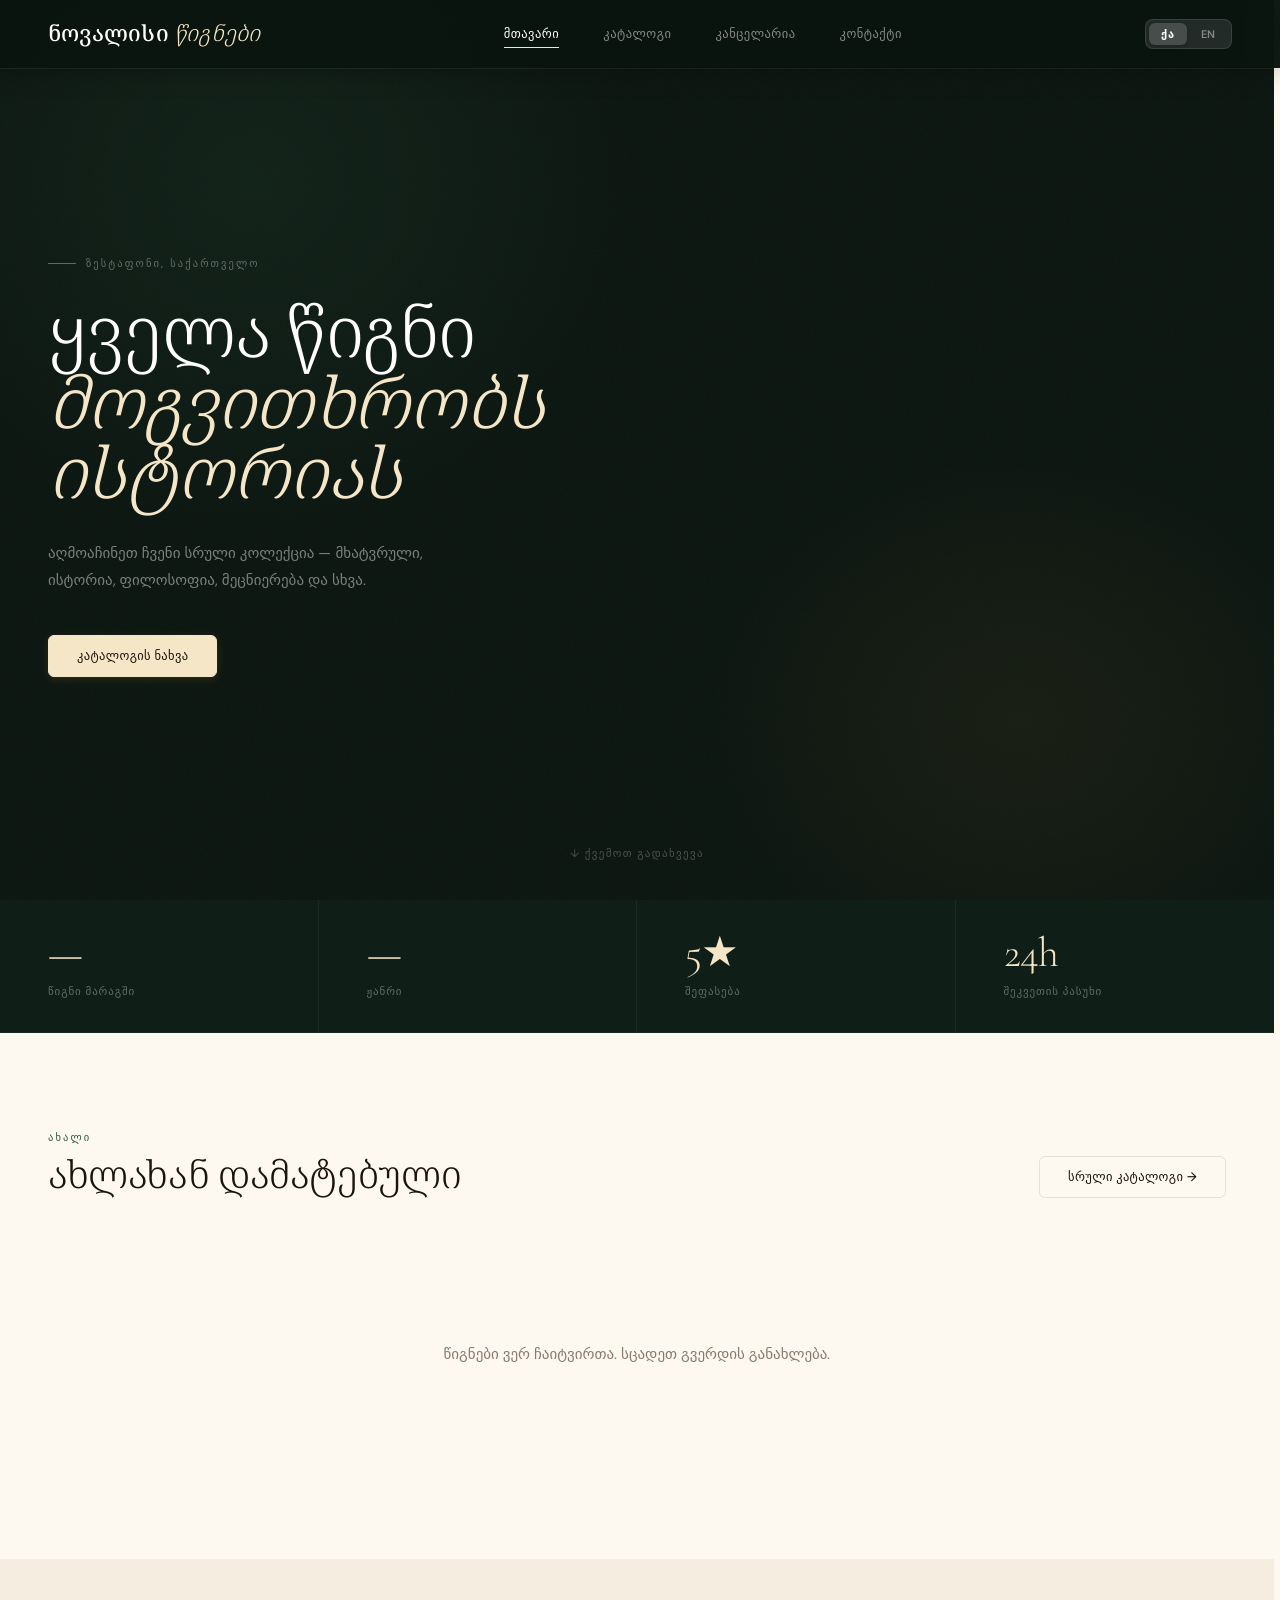
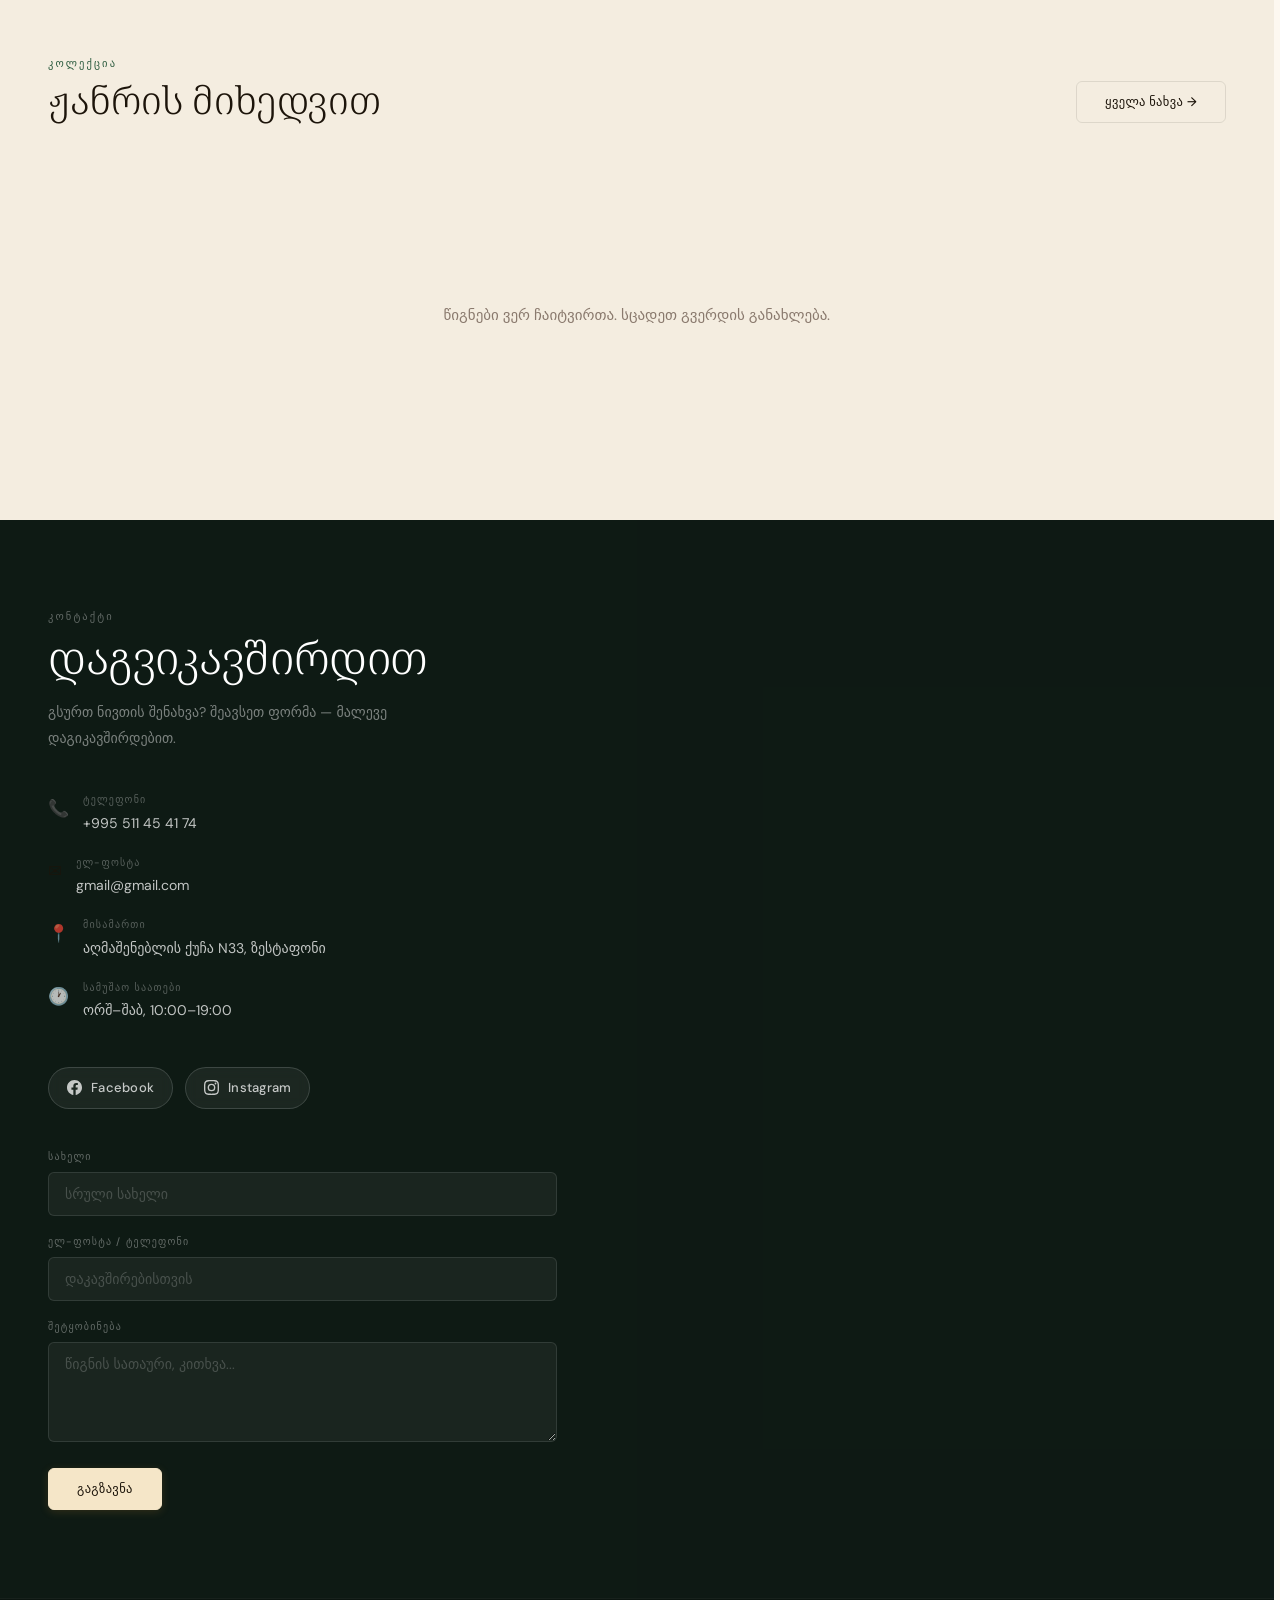
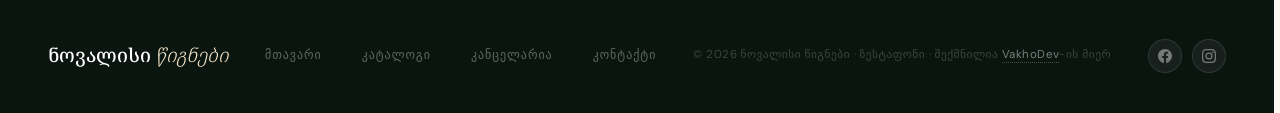
==== index.html @ f0763bf0 "mobile responsive" ====
<!DOCTYPE html>
<html lang="ka">

<head>
  <meta charset="UTF-8">
  <meta name="viewport" content="width=device-width, initial-scale=1.0">
  <title>ნოვალისი</title>
  <link rel="preconnect" href="https://fonts.googleapis.com">
  <link rel="preconnect" href="https://fonts.gstatic.com" crossorigin>
  <link
    href="https://fonts.googleapis.com/css2?family=Cormorant+Garamond:ital,wght@0,300;0,400;0,500;0,600;1,300;1,400;1,500&family=Noto+Serif+Georgian:wght@300;400;600;700&family=DM+Sans:ital,opsz,wght@0,9..40,300;0,9..40,400;0,9..40,500;1,9..40,400&display=swap"
    rel="stylesheet">
  <link rel="stylesheet" href="style.css">
</head>

<body>

  <nav class="nav" id="main-nav">
    <div class="nav-logo" onclick="goHome()">ნოვალისი <em>წიგნები</em></div>
    <div class="nav-links">
      <a id="nav-home" onclick="goHome()" class="active">მთავარი</a>
      <a id="nav-catalog" href="catalog.html">კატალოგი</a>
      <a id="nav-stat" href="stationery.html" data-tx="navStat">კანცელარია</a>
      <a id="nav-contact" onclick="goContact()">კონტაქტი</a>
    </div>
    <div class="nav-right">
      <div class="lang-toggle">
        <button class="lang-btn active" id="btn-ka" onclick="setLang('ka',this)">ქა</button>
        <button class="lang-btn" id="btn-en" onclick="setLang('en',this)">EN</button>
      </div>
    </div>
  </nav>

  <!-- LANDING PAGE -->
  <div class="page active" id="page-landing">

    <!-- HERO -->
    <section class="hero" id="section-hero">
      <div class="hero-grain"></div>
      <div class="hero-content">
        <p class="hero-eyebrow" id="hero-eyebrow">· ზესტაფონი, საქართველო</p>
        <h1 class="hero-title" id="hero-title">ყველა წიგნი<br><em>მოგვითხრობს<br>ისტორიას</em></h1>
        <p class="hero-desc" id="hero-desc">აღმოაჩინეთ ჩვენი სრული კოლექცია — მხატვრული, ისტორია, ფილოსოფია, მეცნიერება
          და სხვა ათასი ჟანრი.</p>
        <div class="hero-btns">
          <button class="btn btn-cream" onclick="window.location.href='catalog.html'" id="btn-browse">კატალოგის
            ნახვა</button>
        </div>
      </div>
      <div class="hero-books" id="hero-books"></div>
      <button class="scroll-hint" onclick="scrollToSection('section-recent')" id="scroll-hint">↓ გადახვიეთ</button>
    </section>

    <!-- STATS BAR -->
    <div class="stats-bar">
      <div class="stat">
        <div class="stat-num" id="stat-titles">—</div>
        <div class="stat-label" id="sl-titles">წიგნი მარაგში</div>
      </div>
      <div class="stat">
        <div class="stat-num" id="stat-genres">—</div>
        <div class="stat-label" id="sl-genres">ჟანრი</div>
      </div>
      <div class="stat">
        <div class="stat-num">5★</div>
        <div class="stat-label" id="sl-rating">შეფასება</div>
      </div>
      <div class="stat">
        <div class="stat-num">24h</div>
        <div class="stat-label" id="sl-order">შეკვეთის პასუხი</div>
      </div>
    </div>

    <!-- RECENTLY ADDED -->
    <section class="section" id="section-recent">
      <div class="section-header">
        <div>
          <span class="eyebrow" id="eyebrow-recent">ახალი</span>
          <h2 class="section-title" id="title-recent">ახლახან დამატებული</h2>
        </div>
        <button class="btn btn-outline" onclick="window.location.href='catalog.html'" id="btn-full-catalog">სრული
          კატალოგი →</button>
      </div>
      <div id="recent-loading" class="state-msg">
        <div class="spinner"></div>
      </div>
      <div class="h-scroll" id="recent-scroll" style="display:none">
        <div class="h-track" id="recent-track"></div>
      </div>
    </section>

    <!-- GENRE GRID -->
    <section class="section section-alt" id="section-genre">
      <div class="section-header">
        <div>
          <span class="eyebrow" id="eyebrow-genre">კოლექცია</span>
          <h2 class="section-title" id="title-genre">ჟანრის მიხედვით</h2>
        </div>
        <button class="btn btn-outline" onclick="window.location.href='catalog.html'" id="btn-view-all">ყველა ნახვა
          →</button>
      </div>
      <div class="genre-chips" id="landing-chips"></div>
      <div id="grid-loading" class="state-msg">
        <div class="spinner"></div>
      </div>
      <div class="grid-3x3" id="genre-grid" style="display:none"></div>
    </section>

    <!-- CONTACT -->
    <section class="section-contact" id="section-contact">
      <div class="contact-wrap">
        <div class="contact-info">
          <span class="eyebrow light" id="eyebrow-contact">კონტაქტი</span>
          <h2 class="contact-heading" id="title-contact">დაგვიკავშირდით</h2>
          <p class="contact-sub" id="contact-sub">გსურთ წიგნის შეკვეთა ან ხელმისაწვდომობის გაგება? შეავსეთ ფორმა — 24
            საათში დაგიკავშირდებით.</p>
          <div class="contact-details">
            <div class="c-row"><span class="c-icon">📞</span>
              <div>
                <div class="c-label" id="label-phone">ტელეფონი</div>
                <div class="c-val" id="c-phone"></div>
              </div>
            </div>
            <div class="c-row"><span class="c-icon">✉️</span>
              <div>
                <div class="c-label" id="label-email">ელ-ფოსტა</div>
                <div class="c-val" id="c-email"></div>
              </div>
            </div>
            <div class="c-row"><span class="c-icon">📍</span>
              <div>
                <div class="c-label" id="label-addr">მისამართი</div>
                <div class="c-val" id="c-address"></div>
              </div>
            </div>
            <div class="c-row"><span class="c-icon">🕐</span>
              <div>
                <div class="c-label" id="label-hours">სამუშაო საათები</div>
                <div class="c-val" id="c-hours"></div>
              </div>
            </div>
          </div>
          <div class="social-row">
            <a class="social-btn" href="https://www.facebook.com/novalisi.ts.ignebi" target="_blank" rel="noopener" aria-label="Facebook">
              <svg viewBox="0 0 24 24" fill="currentColor" xmlns="http://www.w3.org/2000/svg">
                <path
                  d="M24 12.073C24 5.404 18.627 0 12 0S0 5.404 0 12.073C0 18.1 4.388 23.094 10.125 24v-8.437H7.078v-3.49h3.047V9.41c0-3.025 1.792-4.697 4.533-4.697 1.313 0 2.686.236 2.686.236v2.97h-1.513c-1.491 0-1.956.93-1.956 1.886v2.267h3.328l-.532 3.49h-2.796V24C19.612 23.094 24 18.1 24 12.073z" />
              </svg>
              <span>Facebook</span>
            </a>
            <a class="social-btn social-btn--ig" href="https://www.instagram.com/novalisi_wignebi/" target="_blank" rel="noopener"
              aria-label="Instagram">
              <svg viewBox="0 0 24 24" fill="currentColor" xmlns="http://www.w3.org/2000/svg">
                <path
                  d="M12 2.163c3.204 0 3.584.012 4.85.07 3.252.148 4.771 1.691 4.919 4.919.058 1.265.069 1.645.069 4.849 0 3.205-.012 3.584-.069 4.849-.149 3.225-1.664 4.771-4.919 4.919-1.266.058-1.644.07-4.85.07-3.204 0-3.584-.012-4.849-.07-3.26-.149-4.771-1.699-4.919-4.92-.058-1.265-.07-1.644-.07-4.849 0-3.204.013-3.583.07-4.849.149-3.227 1.664-4.771 4.919-4.919 1.266-.057 1.645-.069 4.849-.069zM12 0C8.741 0 8.333.014 7.053.072 2.695.272.273 2.69.073 7.052.014 8.333 0 8.741 0 12c0 3.259.014 3.668.072 4.948.2 4.358 2.618 6.78 6.98 6.98C8.333 23.986 8.741 24 12 24c3.259 0 3.668-.014 4.948-.072 4.354-.2 6.782-2.618 6.979-6.98.059-1.28.073-1.689.073-4.948 0-3.259-.014-3.667-.072-4.947-.196-4.354-2.617-6.78-6.979-6.98C15.668.014 15.259 0 12 0zm0 5.838a6.162 6.162 0 100 12.324 6.162 6.162 0 000-12.324zM12 16a4 4 0 110-8 4 4 0 010 8zm6.406-11.845a1.44 1.44 0 100 2.881 1.44 1.44 0 000-2.881z" />
              </svg>
              <span>Instagram</span>
            </a>
          </div>
          <div class="contact-form">
            <div class="form-group"><label class="form-label" id="lbl-name">სახელი</label><input class="form-input"
                type="text" id="f-name" placeholder="სრული სახელი"><span class="field-error" id="f-name-err"></span>
            </div>
            <div class="form-group"><label class="form-label" id="lbl-reach">ელ-ფოსტა / ტელეფონი</label><input
                class="form-input" type="text" id="f-contact" placeholder="დაკავშირებისთვის"><span class="field-error"
                id="f-contact-err"></span></div>
            <div class="form-group"><label class="form-label" id="lbl-msg">შეტყობინება</label><textarea
                class="form-input" id="f-msg" placeholder="წიგნის სახელი, კითხვა, შეკვეთა…"></textarea></div>
            <button class="btn btn-cream" onclick="submitForm()" id="btn-send">გაგზავნა</button>
            <div class="form-success" id="form-success">გმადლობთ! მალე დაგიკავშირდებით.</div>
          </div>
        </div>
        <div class="contact-map">
          <!--
          CUSTOMIZE: Replace src below with your Google Maps embed URL.
          maps.google.com → search your address → Share → Embed a map → copy src="…"
        -->
          <iframe
            src="https://maps.google.com/maps?q=Rustaveli+Avenue+14+Tbilisi+Georgia&t=&z=15&ie=UTF8&iwloc=&output=embed"
            width="100%" height="100%" style="border:0" allowfullscreen loading="lazy"
            referrerpolicy="no-referrer-when-downgrade"></iframe>
        </div>
      </div>
    </section>

  </div><!-- /page-landing -->

  <!-- CATALOG PAGE -->
  <div class="page" id="page-catalog">
    <div class="catalog-header">
      <div class="catalog-title-row">
        <h1 class="section-title" id="catalog-heading">ჩვენი კატალოგი</h1>
        <span class="result-count" id="result-count"></span>
      </div>
      <div class="catalog-controls">
        <div class="search-wrap">
          <span class="search-icon">⌕</span>
          <input type="text" id="search-input" placeholder="სათაური, ან ავტორი..." oninput="filterBooks()">
        </div>
        <select class="sort-select" id="sort-select" onchange="setCatSort(this.value)">
          <option value="">დალაგება</option>
          <option value="price-asc">ფასი: ↑ დაბლიდან</option>
          <option value="price-desc">ფასი: ↓ მაღლიდან</option>
          <option value="title-asc">სათაური A–Z</option>
          <option value="discount">🏷 ფასდაკლება პირველი</option>
        </select>
      </div>
      <div class="genre-chips" id="catalog-chips"></div>
    </div>
    <div class="catalog-body">
      <div id="catalog-loading" class="state-msg">
        <div class="spinner"></div>
        <p style="margin-top:1rem;color:var(--ink3)" id="catalog-loading-txt">იტვირთება…</p>
      </div>
      <div class="books-grid" id="catalog-grid" style="display:none"></div>
      <div class="state-msg" id="no-results" style="display:none">
        <div style="font-size:42px;margin-bottom:1rem">📭</div>
        <p id="no-results-txt" style="color:var(--ink3)">წიგნი ვერ მოიძებნა.</p>
      </div>
    </div>
  </div>

  <!-- FOOTER -->
  <footer>
    <div class="footer-inner">
      <div class="footer-logo">ნოვალისი <em>წიგნები</em></div>
      <div class="footer-links">
        <a onclick="goHome()" id="f-home">მთავარი</a>
        <a href="catalog.html" id="f-catalog">კატალოგი</a>
        <a href="stationery.html" id="f-stat">კანცელარია</a>
        <a onclick="goContact()" id="footer-contact">კონტაქტი</a>
      </div>
      <div class="footer-copy" id="footer-copy">© 2026 ნოვალისი წიგნები · ზესტაფონი</div>
      <div class="footer-social">
        <a class="footer-social-btn" href="https://www.facebook.com/novalisi.ts.ignebi" target="_blank" rel="noopener" aria-label="Facebook">
          <svg viewBox="0 0 24 24" fill="currentColor">
            <path
              d="M24 12.073C24 5.404 18.627 0 12 0S0 5.404 0 12.073C0 18.1 4.388 23.094 10.125 24v-8.437H7.078v-3.49h3.047V9.41c0-3.025 1.792-4.697 4.533-4.697 1.313 0 2.686.236 2.686.236v2.97h-1.513c-1.491 0-1.956.93-1.956 1.886v2.267h3.328l-.532 3.49h-2.796V24C19.612 23.094 24 18.1 24 12.073z" />
          </svg>
        </a>
        <a class="footer-social-btn footer-social-btn--ig" href="https://www.instagram.com/novalisi_wignebi/" target="_blank" rel="noopener"
          aria-label="Instagram">
          <svg viewBox="0 0 24 24" fill="currentColor">
            <path
              d="M12 2.163c3.204 0 3.584.012 4.85.07 3.252.148 4.771 1.691 4.919 4.919.058 1.265.069 1.645.069 4.849 0 3.205-.012 3.584-.069 4.849-.149 3.225-1.664 4.771-4.919 4.919-1.266.058-1.644.07-4.85.07-3.204 0-3.584-.012-4.849-.07-3.26-.149-4.771-1.699-4.919-4.92-.058-1.265-.07-1.644-.07-4.849 0-3.204.013-3.583.07-4.849.149-3.227 1.664-4.771 4.919-4.919 1.266-.057 1.645-.069 4.849-.069zM12 0C8.741 0 8.333.014 7.053.072 2.695.272.273 2.69.073 7.052.014 8.333 0 8.741 0 12c0 3.259.014 3.668.072 4.948.2 4.358 2.618 6.78 6.98 6.98C8.333 23.986 8.741 24 12 24c3.259 0 3.668-.014 4.948-.072 4.354-.2 6.782-2.618 6.979-6.98.059-1.28.073-1.689.073-4.948 0-3.259-.014-3.667-.072-4.947-.196-4.354-2.617-6.78-6.979-6.98C15.668.014 15.259 0 12 0zm0 5.838a6.162 6.162 0 100 12.324 6.162 6.162 0 000-12.324zM12 16a4 4 0 110-8 4 4 0 010 8zm6.406-11.845a1.44 1.44 0 100 2.881 1.44 1.44 0 000-2.881z" />
          </svg>
        </a>
      </div>
    </div>
  </footer>

  <!-- MOBILE BOTTOM NAV -->
  <nav class="mobile-bottom-nav" id="mobile-bottom-nav">
    <a href="index.html" id="mnav-home" class="active">
      <span class="mnav-icon">🏠</span>
      <span id="mnav-home-lbl">მთავარი</span>
    </a>
    <a href="catalog.html" id="mnav-catalog">
      <span class="mnav-icon">📚</span>
      <span id="mnav-catalog-lbl">კატალოგი</span>
    </a>
    <a href="stationery.html" id="mnav-stat">
      <span class="mnav-icon">✏️</span>
      <span id="mnav-stat-lbl">კანცელარია</span>
    </a>
    <a href="index.html#section-contact" id="mnav-contact">
      <span class="mnav-icon">✉️</span>
      <span id="mnav-contact-lbl">კონტაქტი</span>
    </a>
  </nav>

  <!-- MODAL -->
  <div class="modal-overlay" id="modal" onclick="if(event.target===this)closeModal()">
    <div class="modal">
      <button class="modal-x" onclick="closeModal()" title="დახურვა" aria-label="Close">✕</button>
      <div class="modal-inner">
        <div id="modal-content"></div>
        <div class="modal-actions">
          <button class="btn btn-outline" onclick="closeModal()" id="btn-modal-close">დახურვა</button>
          <button class="btn btn-green" onclick="orderCurrentBook()" id="btn-modal-order">დაკავშირება</button>
        </div>
      </div>
    </div>
  </div>

  <script src="script.js"></script>
</body>

</html>
---- style.css ----
/* ===================================================
   IMPORTS
   =================================================== */
@import url('https://fonts.googleapis.com/css2?family=Cormorant+Garamond:ital,wght@0,300;0,400;0,500;0,600;1,300;1,400;1,500&family=Noto+Serif+Georgian:wght@300;400;600;700&family=DM+Sans:ital,opsz,wght@0,9..40,300;0,9..40,400;0,9..40,500;1,9..40,400&display=swap');

/* ===================================================
   VARIABLES
   =================================================== */
:root {
    --ink: #1c140a;
    --ink2: #4a3f35;
    --ink3: #8a7a6e;
    --paper: #fdf8f0;
    --surface: #f4ede0;
    --surface2: #ede4d5;
    --border: rgba(28, 20, 10, 0.1);
    --border-light: rgba(28, 20, 10, 0.06);
    --hero-bg: #0b1510;
    --contact-bg: #0e1a14;
    --green: #2a5a3d;
    --green-light: #3d7a56;
    --green-pale: #d4ede0;
    --gold: #b87c2c;
    --cream: #f5e6c8;
    --cream-dark: #e8d4a8;
    --serif: 'Cormorant Garamond', 'Noto Serif Georgian', Georgia, serif;
    --serif-geo: 'Noto Serif Georgian', Georgia, serif;
    --sans: 'DM Sans', system-ui, sans-serif;
    --r: 6px;
    --r-lg: 12px;
    --r-xl: 20px;
    --shadow-sm: 0 1px 3px rgba(28, 20, 10, 0.08), 0 1px 2px rgba(28, 20, 10, 0.06);
    --shadow-md: 0 4px 16px rgba(28, 20, 10, 0.1), 0 2px 6px rgba(28, 20, 10, 0.08);
    --shadow-lg: 0 12px 40px rgba(28, 20, 10, 0.14), 0 4px 12px rgba(28, 20, 10, 0.08);
    --shadow-xl: 0 24px 64px rgba(28, 20, 10, 0.18), 0 8px 24px rgba(28, 20, 10, 0.10);
}

/* ===================================================
   RESET & BASE
   =================================================== */
*,
*::before,
*::after {
    box-sizing: border-box;
    margin: 0;
    padding: 0;
}

html {
    scroll-behavior: smooth;
    scrollbar-gutter: stable;
}

body {
    font-family: var(--sans);
    background: var(--paper);
    color: var(--ink);
    min-height: 100vh;
    font-size: 15px;
    line-height: 1.65;
    -webkit-font-smoothing: antialiased;
}

a {
    text-decoration: none;
    color: inherit;
    cursor: pointer;
}

img {
    max-width: 100%;
    display: block;
}

button {
    font-family: var(--sans);
    cursor: pointer;
}

textarea {
    resize: vertical;
}

/* ===================================================
   NAV
   =================================================== */
.nav {
    position: fixed;
    top: 0;
    left: 0;
    right: 0;
    z-index: 200;
    display: flex;
    align-items: center;
    justify-content: space-between;
    padding: 0 3rem;
    height: 68px;
    /* Always solid from the start */
    background: rgba(11, 21, 16, 0.97);
    backdrop-filter: blur(16px) saturate(1.4);
    box-shadow: 0 1px 0 rgba(255, 255, 255, 0.06), 0 4px 24px rgba(0, 0, 0, 0.25);
    transition: background 0.35s, box-shadow 0.35s, transform 0.32s cubic-bezier(0.4, 0, 0.2, 1);
}

/* .scrolled kept for JS compatibility — same as default now */
.nav.scrolled {
    background: rgba(11, 21, 16, 0.97);
    backdrop-filter: blur(16px) saturate(1.4);
    box-shadow: 0 1px 0 rgba(255, 255, 255, 0.06), 0 4px 24px rgba(0, 0, 0, 0.25);
}

/* Slide up and out of view when scrolling down */
.nav.nav-hidden {
    transform: translateY(-100%);
    box-shadow: none;
}

.nav-logo {
    font-family: var(--serif);
    font-size: 22px;
    font-weight: 500;
    letter-spacing: 0.01em;
    color: #fff;
    cursor: pointer;
    transition: opacity 0.2s;
}

.nav-logo:hover {
    opacity: 0.85;
}

.nav-logo em {
    font-style: italic;
    font-weight: 300;
    color: var(--cream);
}

.nav-links {
    display: flex;
    gap: 2.75rem;
}

.nav-links a {
    font-size: 12.5px;
    color: rgba(255, 255, 255, 0.5);
    transition: color 0.2s;
    font-weight: 400;
    letter-spacing: 0.04em;
    text-transform: uppercase;
    position: relative;
}

.nav-links a::after {
    content: '';
    position: absolute;
    bottom: -4px;
    left: 0;
    right: 0;
    height: 1px;
    background: var(--cream);
    transform: scaleX(0);
    transform-origin: left;
    transition: transform 0.25s ease;
}

.nav-links a:hover,
.nav-links a.active {
    color: #fff;
}

.nav-links a:hover::after,
.nav-links a.active::after {
    transform: scaleX(1);
}

.nav.light-mode .nav-logo {
    color: var(--ink);
}

.nav.light-mode .nav-logo em {
    color: var(--gold);
}

.nav.light-mode .nav-links a {
    color: var(--ink3);
}

.nav.light-mode .nav-links a::after {
    background: var(--green);
}

.nav.light-mode .nav-links a:hover,
.nav.light-mode .nav-links a.active {
    color: var(--ink);
}

.nav.light-mode .lang-btn {
    color: var(--ink3);
}

.nav.light-mode .lang-btn.active {
    color: var(--ink);
    background: rgba(0, 0, 0, 0.08);
}

.nav.light-mode .lang-toggle {
    background: rgba(0, 0, 0, 0.07);
}

.nav-right {
    display: flex;
    align-items: center;
}

.lang-toggle {
    display: flex;
    gap: 2px;
    background: rgba(255, 255, 255, 0.1);
    border-radius: 8px;
    padding: 3px;
    border: 1px solid rgba(255, 255, 255, 0.1);
}

.lang-btn {
    padding: 4px 12px;
    border: none;
    background: none;
    border-radius: 6px;
    font-size: 11px;
    font-weight: 600;
    color: rgba(255, 255, 255, 0.45);
    transition: all 0.2s;
    letter-spacing: 0.06em;
}

.lang-btn.active {
    background: rgba(255, 255, 255, 0.16);
    color: #fff;
    box-shadow: 0 1px 3px rgba(0, 0, 0, 0.2);
}

/* ===================================================
   PAGE ROUTING
   =================================================== */
.page {
    display: none;
}

.page.active {
    display: block;
}

/* ===================================================
   BUTTONS
   =================================================== */
.btn {
    display: inline-flex;
    align-items: center;
    gap: 8px;
    padding: 12px 28px;
    border-radius: var(--r);
    font-size: 12.5px;
    font-weight: 500;
    border: 1.5px solid transparent;
    transition: all 0.2s;
    white-space: nowrap;
    letter-spacing: 0.03em;
}

.btn-cream {
    background: var(--cream);
    color: var(--ink);
    border-color: var(--cream);
    box-shadow: 0 2px 8px rgba(184, 124, 44, 0.2);
}

.btn-cream:hover {
    background: var(--cream-dark);
    border-color: var(--cream-dark);
    transform: translateY(-1px);
    box-shadow: 0 4px 16px rgba(184, 124, 44, 0.25);
}

.btn-ghost {
    background: transparent;
    color: #fff;
    border-color: rgba(255, 255, 255, 0.3);
}

.btn-ghost:hover {
    border-color: rgba(255, 255, 255, 0.7);
    background: rgba(255, 255, 255, 0.06);
}

.btn-dark {
    background: var(--ink);
    color: var(--paper);
    border-color: var(--ink);
    box-shadow: var(--shadow-sm);
}

.btn-dark:hover {
    background: #2d2318;
    transform: translateY(-1px);
    box-shadow: var(--shadow-md);
}

.btn-green {
    background: var(--green);
    color: #fff;
    border-color: var(--green);
    box-shadow: 0 2px 8px rgba(42, 90, 61, 0.25);
}

.btn-green:hover {
    background: var(--green-light);
    transform: translateY(-1px);
    box-shadow: 0 4px 16px rgba(42, 90, 61, 0.3);
}

.btn-outline {
    background: transparent;
    color: var(--ink);
    border-color: var(--border);
}

.btn-outline:hover {
    border-color: var(--ink);
    background: rgba(28, 20, 10, 0.03);
}

/* ===================================================
   HERO
   =================================================== */
.hero {
    min-height: 100vh;
    background: var(--hero-bg);
    display: grid;
    grid-template-columns: 1fr 1fr;
    gap: 4rem;
    align-items: center;
    padding: 8rem 3rem 6rem;
    position: relative;
    overflow: hidden;
}

/* Ambient background effect */
.hero::before {
    content: '';
    position: absolute;
    top: -20%;
    left: -10%;
    width: 60%;
    height: 80%;
    background: radial-gradient(ellipse at center, rgba(42, 90, 61, 0.18) 0%, transparent 70%);
    pointer-events: none;
}

.hero::after {
    content: '';
    position: absolute;
    bottom: -10%;
    right: -5%;
    width: 50%;
    height: 60%;
    background: radial-gradient(ellipse at center, rgba(184, 124, 44, 0.08) 0%, transparent 70%);
    pointer-events: none;
}

.hero-grain {
    position: absolute;
    inset: 0;
    pointer-events: none;
    z-index: 0;
    background-image: url("data:image/svg+xml,%3Csvg viewBox='0 0 256 256' xmlns='http://www.w3.org/2000/svg'%3E%3Cfilter id='noise'%3E%3CfeTurbulence type='fractalNoise' baseFrequency='0.85' numOctaves='4' stitchTiles='stitch'/%3E%3C/filter%3E%3Crect width='100%25' height='100%25' filter='url(%23noise)' opacity='0.05'/%3E%3C/svg%3E");
    background-size: 180px;
    opacity: 0.6;
}

.hero-content {
    position: relative;
    z-index: 1;
}

.hero-eyebrow {
    font-size: 10.5px;
    letter-spacing: 0.2em;
    text-transform: uppercase;
    color: rgba(255, 255, 255, 0.35);
    margin-bottom: 1.75rem;
    display: flex;
    align-items: center;
    gap: 10px;
}

.hero-eyebrow::before {
    content: '';
    display: inline-block;
    width: 28px;
    height: 1px;
    background: var(--gold);
    opacity: 0.7;
}

.hero-title {
    font-family: var(--serif);
    font-size: clamp(48px, 5.5vw, 72px);
    font-weight: 300;
    line-height: 1.0;
    color: #fff;
    margin-bottom: 1.75rem;
    letter-spacing: -0.01em;
}

.hero-title em {
    font-style: italic;
    font-weight: 300;
    color: var(--cream);
    display: block;
}

.hero-desc {
    font-size: 15px;
    color: rgba(255, 255, 255, 0.45);
    line-height: 1.85;
    max-width: 420px;
    margin-bottom: 2.5rem;
}

.hero-btns {
    display: flex;
    gap: 14px;
    flex-wrap: wrap;
}

/* Hero book grid */
.hero-books {
    position: relative;
    z-index: 1;
    display: grid;
    grid-template-columns: 1fr 1fr;
    gap: 16px;
}

.hero-book {
    aspect-ratio: 2/3;
    border-radius: var(--r-xl);
    overflow: hidden;
    cursor: pointer;
    position: relative;
    transition: transform 0.3s cubic-bezier(0.25, 0.46, 0.45, 0.94), box-shadow 0.3s;
    box-shadow: 0 8px 32px rgba(0, 0, 0, 0.35), 0 2px 8px rgba(0, 0, 0, 0.2);
}

.hero-book:hover {
    transform: translateY(-8px) rotate(-0.5deg);
    box-shadow: 0 20px 48px rgba(0, 0, 0, 0.45), 0 4px 16px rgba(0, 0, 0, 0.25);
}

.hero-book:nth-child(2) {
    margin-top: 2.5rem;
}

.hero-book:nth-child(3) {
    margin-top: -1.5rem;
}

.hero-book-inner {
    position: absolute;
    inset: 0;
    display: flex;
    flex-direction: column;
    justify-content: flex-end;
    padding: 18px;
    background: linear-gradient(to top, rgba(0, 0, 0, 0.6) 0%, rgba(0, 0, 0, 0.1) 50%, transparent 100%);
}

.hb-title {
    font-family: var(--serif);
    font-size: 14px;
    font-weight: 500;
    line-height: 1.3;
    color: #fff;
}

.hb-author {
    font-size: 11px;
    color: rgba(255, 255, 255, 0.55);
    margin-top: 4px;
}

/* Scroll hint */
.scroll-hint {
    position: absolute;
    bottom: 2.5rem;
    left: 50%;
    transform: translateX(-50%);
    font-size: 11px;
    color: rgba(255, 255, 255, 0.25);
    letter-spacing: 0.12em;
    text-transform: uppercase;
    border: none;
    background: none;
    cursor: pointer;
    transition: color 0.2s;
    animation: bob 2.5s ease-in-out infinite;
}

.scroll-hint:hover {
    color: rgba(255, 255, 255, 0.6);
}

@keyframes bob {

    0%,
    100% {
        transform: translateX(-50%) translateY(0);
    }

    50% {
        transform: translateX(-50%) translateY(6px);
    }
}

/* ===================================================
   STATS BAR
   =================================================== */
.stats-bar {
    display: grid;
    grid-template-columns: repeat(4, 1fr);
    background: #0f1e16;
    border-bottom: 1px solid rgba(255, 255, 255, 0.05);
}

.stat {
    padding: 2rem 3rem;
    border-right: 1px solid rgba(255, 255, 255, 0.06);
    position: relative;
    overflow: hidden;
}

.stat::before {
    content: '';
    position: absolute;
    bottom: 0;
    left: 3rem;
    right: 3rem;
    height: 2px;
    background: linear-gradient(to right, var(--gold), transparent);
    opacity: 0;
    transition: opacity 0.3s;
}

.stat:hover::before {
    opacity: 0.6;
}

.stat:last-child {
    border-right: none;
}

.stat-num {
    font-family: var(--serif);
    font-size: 42px;
    font-weight: 300;
    color: var(--cream);
    line-height: 1;
    margin-bottom: 8px;
    letter-spacing: -0.02em;
}

.stat-label {
    font-size: 11px;
    color: rgba(255, 255, 255, 0.35);
    letter-spacing: 0.08em;
    text-transform: uppercase;
}

/* ===================================================
   SECTION COMMON
   =================================================== */
.section {
    padding: 6rem 3rem;
}

.section-alt {
    background: var(--surface);
}

.section-header {
    display: flex;
    align-items: flex-end;
    justify-content: space-between;
    margin-bottom: 3rem;
    gap: 1rem;
}

.eyebrow {
    display: block;
    font-size: 10.5px;
    letter-spacing: 0.2em;
    text-transform: uppercase;
    color: var(--green);
    margin-bottom: 0.6rem;
    font-weight: 500;
}

.eyebrow.light {
    color: rgba(255, 255, 255, 0.35);
}

.section-title {
    font-family: var(--serif);
    font-size: clamp(28px, 3vw, 38px);
    font-weight: 300;
    line-height: 1.1;
    letter-spacing: -0.01em;
}

/* ===================================================
   HORIZONTAL SCROLL  (recently added)
   =================================================== */
.h-scroll {
    overflow-x: auto;
    margin: 0 -3rem;
    padding: 0.75rem 3rem 2rem;
    scrollbar-width: thin;
    scrollbar-color: var(--border) transparent;
}

.h-scroll::-webkit-scrollbar {
    height: 3px;
}

.h-scroll::-webkit-scrollbar-track {
    background: transparent;
}

.h-scroll::-webkit-scrollbar-thumb {
    background: var(--border);
    border-radius: 4px;
}

.h-track {
    display: flex;
    gap: 22px;
    width: max-content;
}

.book-card--small {
    width: 155px;
    flex-shrink: 0;
}

.book-card--small .book-cover {
    aspect-ratio: 2/3;
}

/* ===================================================
   GENRE GRID  (3 × 3)
   =================================================== */
.genre-chips {
    display: flex;
    gap: 8px;
    flex-wrap: wrap;
    margin-bottom: 2.25rem;
}

.chip {
    padding: 7px 18px;
    border-radius: 100px;
    border: 1.5px solid var(--border);
    background: transparent;
    font-size: 12px;
    color: var(--ink2);
    font-family: var(--sans);
    transition: all 0.2s;
    cursor: pointer;
    letter-spacing: 0.02em;
}

.chip:hover {
    border-color: var(--green);
    color: var(--green);
    background: var(--green-pale);
}

.chip.active {
    background: var(--green);
    color: #fff;
    border-color: var(--green);
    box-shadow: 0 2px 8px rgba(42, 90, 61, 0.25);
}

.grid-3x3 {
    display: grid;
    grid-template-columns: repeat(3, 1fr);
    gap: 10px;
}

/* Genre grid — compact horizontal row cards */
.grid-3x3 .book-card {
    display: flex;
    align-items: center;
    gap: 14px;
    background: var(--paper);
    border: 1px solid var(--border-light);
    border-radius: var(--r-lg);
    padding: 12px 14px 12px 12px;
    transition: box-shadow 0.2s, border-color 0.2s, transform 0.2s;
}

.grid-3x3 .book-card:hover {
    box-shadow: var(--shadow-md);
    border-color: var(--border);
    transform: translateY(-2px);
}

.grid-3x3 .book-cover {
    width: 44px;
    min-width: 44px;
    aspect-ratio: 2/3;
    border-radius: 5px;
    margin-bottom: 0;
    flex-shrink: 0;
    box-shadow: 2px 3px 10px rgba(0,0,0,0.22);
}

.grid-3x3 .book-card:hover .book-cover {
    transform: none;
    box-shadow: 3px 4px 14px rgba(0,0,0,0.3);
}

.grid-3x3 .book-cover-text { padding: 5px; }
.grid-3x3 .bc-title { font-size: 8px; line-height: 1.2; }
.grid-3x3 .bc-author { display: none; }
.grid-3x3 .book-cover-overlay { display: none; }
.grid-3x3 .book-spine { width: 5px; }
.grid-3x3 .book-meta { flex: 1; min-width: 0; }

.grid-3x3 .book-name {
    font-size: 13px;
    font-weight: 500;
    margin-bottom: 2px;
    -webkit-line-clamp: 1;
}

.grid-3x3 .book-author-name {
    font-size: 11px;
    margin-bottom: 6px;
    white-space: nowrap;
    overflow: hidden;
    text-overflow: ellipsis;
}

.grid-3x3 .book-price { font-size: 13px; }
.grid-3x3 .book-price--sale { font-size: 13px; }
.grid-3x3 .book-price-original { font-size: 10px; }
.grid-3x3 .badge { font-size: 9px; padding: 2px 7px; }
.grid-3x3 .discount-ribbon { top: 5px; right: 5px; font-size: 9px; padding: 2px 5px; border-radius: 4px; }

/* ===================================================
   BOOK CARDS
   =================================================== */
.book-card {
    cursor: pointer;
}

.book-card:hover .book-cover {
    transform: translateY(-6px);
    box-shadow: var(--shadow-lg);
}

.book-card:hover .book-cover-overlay {
    opacity: 1;
}

.book-cover {
    aspect-ratio: 2/3;
    border-radius: var(--r-lg);
    overflow: hidden;
    position: relative;
    margin-bottom: 14px;
    box-shadow: var(--shadow-md);
    transition: transform 0.3s cubic-bezier(0.25, 0.46, 0.45, 0.94), box-shadow 0.3s;
}

.book-spine {
    position: absolute;
    left: 0;
    top: 0;
    bottom: 0;
    width: 8px;
    border-radius: var(--r-lg) 0 0 var(--r-lg);
}

.book-cover-text {
    position: absolute;
    inset: 0;
    display: flex;
    flex-direction: column;
    justify-content: flex-end;
    padding: 16px;
    background: linear-gradient(to top, rgba(0, 0, 0, 0.55) 0%, rgba(0, 0, 0, 0.15) 40%, transparent 100%);
}

.book-cover-overlay {
    position: absolute;
    inset: 0;
    display: flex;
    align-items: center;
    justify-content: center;
    background: rgba(0, 0, 0, 0.35);
    opacity: 0;
    transition: opacity 0.25s;
}

.book-cover-overlay span {
    font-size: 11px;
    text-transform: uppercase;
    letter-spacing: 0.14em;
    color: #fff;
    border: 1px solid rgba(255, 255, 255, 0.6);
    padding: 8px 18px;
    border-radius: 100px;
    font-weight: 500;
}

.bc-title {
    font-family: var(--serif);
    font-size: 13px;
    font-weight: 500;
    line-height: 1.3;
}

.bc-author {
    font-size: 10px;
    opacity: 0.6;
    margin-top: 3px;
}

.book-name {
    font-size: 13px;
    font-weight: 500;
    color: var(--ink);
    line-height: 1.4;
    margin-bottom: 3px;
    display: -webkit-box;
    -webkit-line-clamp: 2;
    -webkit-box-orient: vertical;
    overflow: hidden;
}

.book-author-name {
    font-size: 12px;
    color: var(--ink3);
    margin-bottom: 8px;
}

.book-footer-row {
    display: flex;
    align-items: center;
    justify-content: space-between;
    gap: 4px;
}

.book-price {
    font-family: var(--serif);
    font-size: 15px;
    font-weight: 500;
    color: var(--ink);
}

/* Badges */
.badge {
    display: inline-block;
    padding: 3px 10px;
    border-radius: 100px;
    font-size: 10px;
    font-weight: 500;
    letter-spacing: 0.04em;
}

.badge-in {
    background: #d8f0e4;
    color: #1e5c35;
}

.badge-low {
    background: #faebd0;
    color: #7a4410;
}

.badge-out {
    background: #fde8e8;
    color: #991f1f;
}

/* ===================================================
   CONTACT SECTION
   =================================================== */
.section-contact {
    background: var(--contact-bg);
}

.contact-wrap {
    display: grid;
    grid-template-columns: 1fr 1fr;
    min-height: 650px;
}

.contact-info {
    padding: 5.5rem 5rem 5.5rem 3rem;
}

.contact-heading {
    font-family: var(--serif);
    font-size: clamp(36px, 3.5vw, 52px);
    font-weight: 300;
    color: #fff;
    line-height: 1.05;
    margin: 0.75rem 0 1rem;
    letter-spacing: -0.01em;
}

.contact-sub {
    font-size: 14px;
    color: rgba(255, 255, 255, 0.45);
    line-height: 1.85;
    margin-bottom: 2.5rem;
    max-width: 400px;
}

.contact-details {
    display: flex;
    flex-direction: column;
    gap: 1.25rem;
    margin-bottom: 2.75rem;
}

.c-row {
    display: flex;
    align-items: flex-start;
    gap: 14px;
}

.c-icon {
    font-size: 17px;
    margin-top: 2px;
    flex-shrink: 0;
    opacity: 0.7;
}

.c-label {
    font-size: 10px;
    text-transform: uppercase;
    letter-spacing: 0.12em;
    color: rgba(255, 255, 255, 0.3);
    margin-bottom: 3px;
    font-weight: 500;
}

.c-val {
    font-size: 14px;
    color: rgba(255, 255, 255, 0.75);
}

/* Contact form */
.form-group {
    margin-bottom: 1.1rem;
}

.form-label {
    display: block;
    font-size: 10px;
    text-transform: uppercase;
    letter-spacing: 0.12em;
    color: rgba(255, 255, 255, 0.35);
    margin-bottom: 7px;
    font-weight: 500;
}

.form-input {
    width: 100%;
    padding: 12px 16px;
    border: 1px solid rgba(255, 255, 255, 0.1);
    border-radius: var(--r);
    font-family: var(--sans);
    font-size: 14px;
    color: #fff;
    background: rgba(255, 255, 255, 0.05);
    outline: none;
    transition: border-color 0.2s, background 0.2s;
}

.form-input::placeholder {
    color: rgba(255, 255, 255, 0.2);
}

.form-input:focus {
    border-color: rgba(255, 255, 255, 0.25);
    background: rgba(255, 255, 255, 0.08);
}

textarea.form-input {
    min-height: 100px;
}

.form-success {
    display: none;
    margin-top: 12px;
    padding: 13px 18px;
    background: rgba(42, 90, 61, 0.3);
    color: #7dd4a3;
    border-radius: var(--r);
    font-size: 13px;
    border: 1px solid rgba(42, 90, 61, 0.4);
}

/* Map */
.contact-map {
    position: relative;
    overflow: hidden;
}

.contact-map::after {
    content: '';
    position: absolute;
    inset: 0;
    background: rgba(14, 26, 20, 0.15);
    pointer-events: none;
}

.contact-map iframe {
    position: absolute;
    inset: 0;
    width: 100%;
    height: 100%;
    filter: grayscale(0.3) brightness(0.85) saturate(0.9);
}

/* ===================================================
   CATALOG PAGE
   =================================================== */
.catalog-header {
    padding: 6rem 3rem 0;
    border-bottom: 1px solid var(--border);
    background: var(--paper);
}

.catalog-title-row {
    display: flex;
    align-items: baseline;
    justify-content: space-between;
    margin-bottom: 1.75rem;
}

.result-count {
    font-size: 12.5px;
    color: var(--ink3);
    font-weight: 400;
}

.search-wrap {
    display: flex;
    align-items: center;
    gap: 12px;
    background: var(--surface);
    border: 1.5px solid var(--border);
    border-radius: var(--r);
    padding: 10px 18px;
    transition: border-color 0.2s, box-shadow 0.2s;
    flex: 1;
    min-width: 0;
}

.search-wrap:focus-within {
    border-color: var(--green);
    box-shadow: 0 0 0 3px rgba(42, 90, 61, 0.08);
}

.search-wrap input {
    border: none;
    background: none;
    outline: none;
    font-family: var(--sans);
    font-size: 14px;
    color: var(--ink);
    width: 100%;
}

.search-wrap input::placeholder {
    color: var(--ink3);
}

.search-icon {
    color: var(--ink3);
    font-size: 18px;
    flex-shrink: 0;
}

/* Controls row: search + sort */
.catalog-controls {
    display: flex;
    align-items: center;
    gap: 12px;
    margin-bottom: 1.5rem;
}

.sort-select {
    flex-shrink: 0;
    padding: 10px 36px 10px 16px;
    border: 1.5px solid var(--border);
    border-radius: var(--r);
    background: var(--surface) url("data:image/svg+xml,%3Csvg xmlns='http://www.w3.org/2000/svg' width='12' height='8' viewBox='0 0 12 8'%3E%3Cpath d='M1 1l5 5 5-5' stroke='%238a7a6e' stroke-width='1.5' fill='none' stroke-linecap='round'/%3E%3C/svg%3E") no-repeat right 12px center;
    appearance: none;
    font-family: var(--sans);
    font-size: 13px;
    color: var(--ink2);
    cursor: pointer;
    outline: none;
    transition: border-color 0.2s, box-shadow 0.2s;
    white-space: nowrap;
}

.sort-select:focus {
    border-color: var(--green);
    box-shadow: 0 0 0 3px rgba(42, 90, 61, 0.08);
}

/* Discount ribbon on book cover */
.discount-ribbon {
    position: absolute;
    top: 12px;
    right: 12px;
    background: #e63c3c;
    color: #fff;
    font-size: 11px;
    font-weight: 700;
    letter-spacing: 0.04em;
    padding: 4px 8px;
    border-radius: 6px;
    z-index: 2;
    box-shadow: 0 2px 8px rgba(230, 60, 60, 0.35);
    line-height: 1;
}

/* Sale badge (used in modal) */
.badge-sale {
    background: #fde8e8;
    color: #991f1f;
}

/* Price display */
.book-price-wrap {
    display: flex;
    align-items: baseline;
    gap: 5px;
    flex-wrap: wrap;
}

.book-price--sale {
    color: #c0392b !important;
    font-weight: 600;
}

.book-price-original {
    font-size: 12px;
    color: var(--ink3);
    text-decoration: line-through;
    font-family: var(--serif);
}

.catalog-header .genre-chips {
    padding-bottom: 1.5rem;
}

.catalog-body {
    padding: 2.5rem 3rem;
}

.books-grid {
    display: grid;
    grid-template-columns: repeat(auto-fill, minmax(165px, 1fr));
    gap: 2rem;
}

/* ===================================================
   MODAL
   =================================================== */
.modal-overlay {
    display: none;
    position: fixed;
    inset: 0;
    background: rgba(14, 10, 5, 0.72);
    z-index: 300;
    align-items: center;
    justify-content: center;
    padding: 1.5rem;
    animation: overlayIn 0.2s ease;
}

@keyframes overlayIn {
    from {
        opacity: 0;
    }

    to {
        opacity: 1;
    }
}

.modal-overlay.open {
    display: flex;
}

.modal {
    background: var(--paper);
    border-radius: var(--r-xl);
    width: 100%;
    max-width: 580px;
    max-height: 88vh;
    overflow-y: auto;
    position: relative;
    box-shadow: var(--shadow-xl);
    animation: modalIn 0.25s cubic-bezier(0.34, 1.56, 0.64, 1);
}

@keyframes modalIn {
    from {
        opacity: 0;
        transform: scale(0.94) translateY(16px);
    }

    to {
        opacity: 1;
        transform: scale(1) translateY(0);
    }
}

/* ─── CLOSE BUTTON ─── */
.modal-x {
    position: sticky;
    top: 0;
    float: right;
    margin: 16px 16px -44px 0;
    width: 36px;
    height: 36px;
    border: none;
    background: var(--surface2);
    border-radius: 50%;
    font-size: 14px;
    color: var(--ink2);
    display: flex;
    align-items: center;
    justify-content: center;
    cursor: pointer;
    transition: background 0.15s, color 0.15s, transform 0.15s;
    z-index: 10;
    flex-shrink: 0;
    box-shadow: 0 2px 8px rgba(28, 20, 10, 0.12);
}

.modal-x:hover {
    background: var(--ink);
    color: var(--paper);
    transform: scale(1.05);
}

/* Modal inner content */
.modal-inner {
    padding: 2rem 2rem 1.5rem;
}

.modal-top {
    display: flex;
    gap: 1.75rem;
    margin-bottom: 1.75rem;
}

.modal-cover {
    width: 120px;
    min-width: 120px;
    aspect-ratio: 2/3;
    border-radius: var(--r-lg);
    display: flex;
    align-items: center;
    justify-content: center;
    flex-shrink: 0;
    font-family: var(--serif);
    font-size: 13px;
    font-weight: 500;
    text-align: center;
    padding: 14px;
    line-height: 1.4;
    box-shadow: var(--shadow-md);
    position: relative;
    overflow: hidden;
}

.modal-info {
    flex: 1;
    min-width: 0;
    padding-top: 4px;
}

.modal-title {
    font-family: var(--serif);
    font-size: 26px;
    font-weight: 400;
    line-height: 1.15;
    margin-bottom: 6px;
    color: var(--ink);
    letter-spacing: -0.01em;
}

.modal-author-line {
    font-size: 13px;
    color: var(--ink3);
    margin-bottom: 14px;
    font-style: italic;
}

.modal-desc {
    font-size: 14px;
    color: var(--ink2);
    line-height: 1.75;
}

.modal-fields {
    display: grid;
    grid-template-columns: 1fr 1fr;
    gap: 10px;
    margin: 1.5rem 0;
}

.m-field {
    background: var(--surface);
    border-radius: var(--r);
    padding: 12px 16px;
    border: 1px solid var(--border-light);
}

.m-label {
    font-size: 9.5px;
    text-transform: uppercase;
    letter-spacing: 0.12em;
    color: var(--ink3);
    margin-bottom: 5px;
    font-weight: 500;
}

.m-val {
    font-size: 14px;
    font-weight: 500;
    color: var(--ink);
}

.modal-actions {
    display: flex;
    gap: 10px;
    padding: 1.25rem 2rem 2rem;
    border-top: 1px solid var(--border);
}

/* ===================================================
   FOOTER
   =================================================== */
footer {
    background: #0b1510;
    padding: 2.5rem 3rem;
    border-top: 1px solid rgba(255, 255, 255, 0.05);
}

.footer-inner {
    display: flex;
    align-items: center;
    justify-content: space-between;
    gap: 1.5rem;
    flex-wrap: wrap;
}

.footer-logo {
    font-family: var(--serif);
    font-size: 19px;
    font-weight: 500;
    color: #fff;
}

.footer-logo em {
    font-style: italic;
    font-weight: 300;
    color: var(--cream);
}

.footer-links {
    display: flex;
    gap: 2.5rem;
}

.footer-links a {
    font-size: 12px;
    color: rgba(255, 255, 255, 0.35);
    transition: color 0.2s;
    letter-spacing: 0.08em;
    text-transform: uppercase;
}

.footer-links a:hover {
    color: rgba(255, 255, 255, 0.8);
}

.footer-copy {
    font-size: 11.5px;
    color: rgba(255, 255, 255, 0.2);
    letter-spacing: 0.04em;
}

.vakho-credit {
    color: rgba(255, 255, 255, 0.45);
    cursor: pointer;
    border-bottom: 1px dotted rgba(255, 255, 255, 0.25);
    transition: color 0.2s;
}

.vakho-credit:hover {
    color: rgba(255, 255, 255, 0.75);
}

.vakho-tooltip {
    position: absolute;
    background: #1a1a1a;
    color: #f0ead6;
    font-size: 12px;
    font-family: 'DM Sans', sans-serif;
    padding: 6px 12px;
    border-radius: 6px;
    white-space: nowrap;
    pointer-events: none;
    z-index: 9999;
    opacity: 0;
    transform: translateY(4px);
    transition: opacity 0.18s, transform 0.18s;
    box-shadow: 0 4px 16px rgba(0,0,0,0.4);
}

.vakho-tooltip.visible {
    opacity: 1;
    transform: translateY(0);
}

/* ===================================================
   LOADING / STATES
   =================================================== */
.state-msg {
    text-align: center;
    padding: 4rem 2rem;
    color: var(--ink3);
}

.spinner {
    display: inline-block;
    width: 24px;
    height: 24px;
    border: 2px solid var(--border);
    border-top-color: var(--green);
    border-radius: 50%;
    animation: spin 0.7s linear infinite;
}

@keyframes spin {
    to {
        transform: rotate(360deg);
    }
}

/* ===================================================
   SCROLLBAR GLOBAL
   =================================================== */
::-webkit-scrollbar {
    width: 6px;
}

::-webkit-scrollbar-track {
    background: transparent;
}

::-webkit-scrollbar-thumb {
    background: var(--border);
    border-radius: 4px;
}

::-webkit-scrollbar-thumb:hover {
    background: var(--ink3);
}

/* ===================================================
   RESPONSIVE
   =================================================== */
@media (max-width: 1024px) {
    .hero {
        padding: 7rem 2.5rem 5rem;
    }

    .section {
        padding: 5rem 2.5rem;
    }

    .catalog-header {
        padding: 6rem 2.5rem 0;
    }

    .catalog-body {
        padding: 2rem 2.5rem;
    }

    .contact-info {
        padding: 5rem 3rem 5rem 2.5rem;
    }

    .h-scroll {
        margin: 0 -2.5rem;
        padding: 0.75rem 2.5rem 2rem;
    }

    footer {
        padding: 2.5rem;
    }

    .nav {
        padding: 0 2.5rem;
    }

    .stat {
        padding: 1.75rem 2rem;
    }

    .grid-3x3 {
        grid-template-columns: repeat(2, 1fr);
    }
}

@media (max-width: 900px) {
    .hero {
        grid-template-columns: 1fr;
        padding: 7rem 2rem 4rem;
        min-height: auto;
        gap: 3rem;
    }

    .hero-books {
        grid-template-columns: repeat(4, 1fr);
        gap: 12px;
    }

    .hero-book:nth-child(2),
    .hero-book:nth-child(3) {
        margin-top: 0;
    }

    .contact-wrap {
        grid-template-columns: 1fr;
    }

    .contact-info {
        padding: 4.5rem 2rem 3rem;
    }

    .contact-map {
        height: 360px;
    }
}

/* ── Mobile Bottom Nav ── */
.mobile-bottom-nav {
    display: none;
    position: fixed;
    bottom: 0;
    left: 0;
    right: 0;
    z-index: 300;
    background: rgba(11, 21, 16, 0.97);
    backdrop-filter: blur(20px) saturate(1.4);
    border-top: 1px solid rgba(255, 255, 255, 0.07);
    box-shadow: 0 -4px 24px rgba(0, 0, 0, 0.3);
    height: 64px;
    justify-content: center;
    align-items: center;
    gap: 0;
}

.mobile-bottom-nav a {
    display: flex;
    flex-direction: column;
    align-items: center;
    justify-content: center;
    gap: 3px;
    flex: 1;
    max-width: 90px;
    height: 100%;
    color: rgba(255, 255, 255, 0.45);
    font-family: var(--font-sans);
    font-size: 10px;
    font-weight: 500;
    letter-spacing: 0.04em;
    text-transform: uppercase;
    text-decoration: none;
    transition: color 0.2s;
    position: relative;
}

.mobile-bottom-nav a::before {
    content: '';
    position: absolute;
    top: 0;
    left: 20%;
    right: 20%;
    height: 2px;
    background: var(--cream);
    border-radius: 0 0 2px 2px;
    transform: scaleX(0);
    transition: transform 0.22s ease;
}

.mobile-bottom-nav a.active,
.mobile-bottom-nav a:hover {
    color: #fff;
}

.mobile-bottom-nav a.active::before {
    transform: scaleX(1);
}

.mobile-bottom-nav .mnav-icon {
    font-size: 18px;
    line-height: 1;
}

@media (max-width: 700px) {
    .nav {
        padding: 0 1.5rem;
        height: 60px;
    }

    .nav-links {
        display: none;
    }

    /* ── Bottom nav bar ── */
    .mobile-bottom-nav {
        display: flex;
    }

    body {
        padding-bottom: 64px;
    }

    .hero {
        padding: 5.5rem 1.5rem 3rem;
    }

    .hero-books {
        grid-template-columns: 1fr 1fr;
        gap: 12px;
    }

    .stats-bar {
        grid-template-columns: 1fr 1fr;
    }

    .stat {
        padding: 1.5rem 1.5rem;
        border-right: none;
        border-bottom: 1px solid rgba(255, 255, 255, 0.06);
    }

    .stat:nth-child(odd) {
        border-right: 1px solid rgba(255, 255, 255, 0.06);
    }

    .section {
        padding: 4rem 1.5rem;
    }

    .section-header {
        flex-direction: column;
        align-items: flex-start;
        gap: 1.25rem;
    }

    .h-scroll {
        margin: 0 -1.5rem;
        padding: 0.5rem 1.5rem 1.5rem;
    }

    .grid-3x3 {
        grid-template-columns: 1fr 1fr;
        gap: 8px;
    }

    .contact-info {
        padding: 3.5rem 1.5rem 3rem;
    }

    .contact-heading {
        font-size: 34px;
    }

    .contact-map {
        height: 280px;
    }

    .catalog-header {
        padding: 5.5rem 1.5rem 0;
    }

    .catalog-body {
        padding: 1.75rem 1.5rem;
    }

    .catalog-controls {
        flex-direction: column;
        align-items: stretch;
    }

    .sort-select {
        width: 100%;
    }

    footer {
        padding: 2rem 1.5rem;
    }

    .modal-inner {
        padding: 1.5rem 1.5rem 1rem;
    }

    .modal-actions {
        padding: 1rem 1.5rem 1.5rem;
    }
}

@media (max-width: 480px) {
    .grid-3x3 {
        grid-template-columns: 1fr;
    }

    .books-grid {
        grid-template-columns: repeat(2, 1fr);
        gap: 1.25rem;
    }

    .modal-top {
        flex-direction: column;
        gap: 1rem;
    }

    .modal-cover {
        width: 100%;
        height: 140px;
        aspect-ratio: auto;
    }

    .modal-fields {
        grid-template-columns: 1fr;
    }

    .footer-inner {
        flex-direction: column;
        text-align: center;
    }

    .footer-links {
        flex-wrap: wrap;
        justify-content: center;
        gap: 1.25rem;
    }
}
/* ==========================================================
   FORM VALIDATION STYLES
   ========================================================== */

/* Shake animation for errored fields */
@keyframes shake {
    0%, 100% { transform: translateX(0); }
    20%       { transform: translateX(-6px); }
    40%       { transform: translateX(6px); }
    60%       { transform: translateX(-4px); }
    80%       { transform: translateX(4px); }
}

.form-input.input-error {
    border-color: #d94f4f !important;
    background: rgba(217, 79, 79, 0.04);
    animation: shake 0.35s ease;
}

.field-error {
    display: none;
    margin-top: 5px;
    font-size: 12px;
    color: #d94f4f;
    font-family: 'DM Sans', sans-serif;
    font-weight: 400;
    line-height: 1.4;
    padding-left: 2px;
    /* Slide-in from top */
    animation: errIn 0.2s ease;
}

@keyframes errIn {
    from { opacity: 0; transform: translateY(-4px); }
    to   { opacity: 1; transform: translateY(0); }
}

/* Success / Error banners — replace old inline styles */
.form-success {
    display: none;
    margin-top: 1rem;
    padding: 0.85rem 1.1rem;
    border-radius: 8px;
    font-size: 14px;
    font-family: 'DM Sans', sans-serif;
    font-weight: 500;
    line-height: 1.5;
    animation: errIn 0.25s ease;
}

.form-success--ok {
    background: rgba(34, 197, 94, 0.12);
    color: #166534;
    border: 1px solid rgba(34, 197, 94, 0.3);
}

.form-success--err {
    background: rgba(217, 79, 79, 0.08);
    color: #991b1b;
    border: 1px solid rgba(217, 79, 79, 0.25);
}

/* ==========================================================
   SOCIAL BUTTONS — CONTACT SECTION
   ========================================================== */
.social-row {
    display: flex;
    gap: 12px;
    margin-bottom: 2.5rem;
}

.social-btn {
    display: inline-flex;
    align-items: center;
    gap: 9px;
    padding: 0 18px;
    height: 42px;
    border-radius: 100px;
    border: 1px solid rgba(255, 255, 255, 0.15);
    background: rgba(255, 255, 255, 0.06);
    color: rgba(255, 255, 255, 0.75);
    font-family: var(--sans);
    font-size: 13px;
    font-weight: 500;
    letter-spacing: 0.02em;
    text-decoration: none;
    cursor: pointer;
    transition: background 0.22s, border-color 0.22s, color 0.22s, transform 0.18s;
    backdrop-filter: blur(6px);
}

.social-btn svg {
    width: 15px;
    height: 15px;
    flex-shrink: 0;
    transition: transform 0.2s;
}

.social-btn:hover {
    background: rgba(255, 255, 255, 0.13);
    border-color: rgba(255, 255, 255, 0.35);
    color: #fff;
    transform: translateY(-2px);
}

.social-btn:hover svg {
    transform: scale(1.15);
}

/* Facebook — blue glow on hover */
.social-btn:not(.social-btn--ig):hover {
    background: rgba(24, 119, 242, 0.2);
    border-color: rgba(24, 119, 242, 0.5);
    box-shadow: 0 0 18px rgba(24, 119, 242, 0.25);
    color: #74aaff;
}

/* Instagram — gradient glow on hover */
.social-btn--ig:hover {
    background: rgba(225, 48, 108, 0.15);
    border-color: rgba(225, 48, 108, 0.45);
    box-shadow: 0 0 18px rgba(225, 48, 108, 0.2);
    color: #f79cb4;
}

/* ==========================================================
   SOCIAL BUTTONS — FOOTER
   ========================================================== */
.footer-social {
    display: flex;
    gap: 10px;
    align-items: center;
}

.footer-social-btn {
    display: flex;
    align-items: center;
    justify-content: center;
    width: 34px;
    height: 34px;
    border-radius: 50%;
    border: 1px solid rgba(255, 255, 255, 0.1);
    background: rgba(255, 255, 255, 0.05);
    color: rgba(255, 255, 255, 0.4);
    text-decoration: none;
    transition: background 0.2s, border-color 0.2s, color 0.2s, transform 0.18s;
}

.footer-social-btn svg {
    width: 14px;
    height: 14px;
}

.footer-social-btn:hover {
    transform: translateY(-2px);
    color: #fff;
}

.footer-social-btn:not(.footer-social-btn--ig):hover {
    background: rgba(24, 119, 242, 0.25);
    border-color: rgba(24, 119, 242, 0.5);
}

.footer-social-btn--ig:hover {
    background: rgba(225, 48, 108, 0.2);
    border-color: rgba(225, 48, 108, 0.45);
}

/* ===================================================
   LIGHTBOX
   =================================================== */
.lightbox {
    display: none;
    position: fixed;
    inset: 0;
    z-index: 500;
    background: rgba(0, 0, 0, 0.92);
    backdrop-filter: blur(12px);
    align-items: center;
    justify-content: center;
    cursor: zoom-out;
    animation: overlayIn 0.18s ease;
}

.lightbox.open {
    display: flex;
}

.lightbox img {
    max-width: min(90vw, 680px);
    max-height: 90vh;
    object-fit: contain;
    border-radius: var(--r-lg);
    box-shadow: 0 32px 80px rgba(0,0,0,0.6);
    animation: modalIn 0.22s cubic-bezier(0.34, 1.4, 0.64, 1);
    cursor: default;
}

.lightbox-close {
    position: fixed;
    top: 20px;
    right: 24px;
    width: 40px;
    height: 40px;
    border-radius: 50%;
    border: none;
    background: rgba(255,255,255,0.12);
    color: #fff;
    font-size: 18px;
    cursor: pointer;
    display: flex;
    align-items: center;
    justify-content: center;
    transition: background 0.15s, transform 0.15s;
    z-index: 501;
}

.lightbox-close:hover {
    background: rgba(255,255,255,0.22);
    transform: scale(1.08);
}

/* Make modal covers clickable when they have an image */
.modal-cover.has-image,
.stat-modal-cover.has-image {
    cursor: zoom-in;
}

.modal-cover.has-image:hover::after,
.stat-modal-cover.has-image:hover::after {
    content: '⊕';
    position: absolute;
    inset: 0;
    display: flex;
    align-items: center;
    justify-content: center;
    background: rgba(0,0,0,0.28);
    color: #fff;
    font-size: 28px;
    border-radius: inherit;
    pointer-events: none;
}

/* stat-modal-cover needs relative positioning too */
.stat-modal-cover {
    position: relative;
}

/* ── Stationery product cover (squarer than book) ── */
.stat-cover {
    aspect-ratio: 1 / 1 !important;
    display: flex;
    align-items: center;
    justify-content: center;
    text-align: center;
    padding: 1.2rem;
}
.stat-cover .bc-title {
    font-size: clamp(0.85rem, 2vw, 1.1rem);
    font-weight: 600;
    line-height: 1.3;
}
.stat-cover .bc-author {
    font-size: 0.78rem;
    opacity: 0.75;
    margin-top: 0.35rem;
}
/* ── Stationery Type Tabs ── */
.stat-type-tabs {
    display: flex;
    flex-wrap: wrap;
    gap: 0.5rem;
    margin: 1.2rem 0 0.5rem;
}

.stat-type-tab {
    display: inline-flex;
    align-items: center;
    gap: 0.45rem;
    padding: 0.55rem 1.1rem;
    border: 1.5px solid var(--border);
    border-radius: 100px;
    background: transparent;
    color: var(--ink2);
    font-family: var(--font-sans);
    font-size: 0.85rem;
    font-weight: 500;
    cursor: pointer;
    transition: background 0.18s, border-color 0.18s, color 0.18s, box-shadow 0.18s;
    white-space: nowrap;
}

.stat-type-tab:hover {
    border-color: var(--green);
    color: var(--green);
    background: color-mix(in srgb, var(--green) 6%, transparent);
}

.stat-type-tab.active {
    background: var(--green);
    border-color: var(--green);
    color: #fff;
    box-shadow: 0 2px 10px color-mix(in srgb, var(--green) 30%, transparent);
    font-weight: 600;
}

.stat-type-tab-icon {
    font-size: 1rem;
    line-height: 1;
}

@media (max-width: 600px) {
    .stat-type-tabs {
        gap: 0.4rem;
    }
    .stat-type-tab {
        padding: 0.45rem 0.85rem;
        font-size: 0.8rem;
    }
}
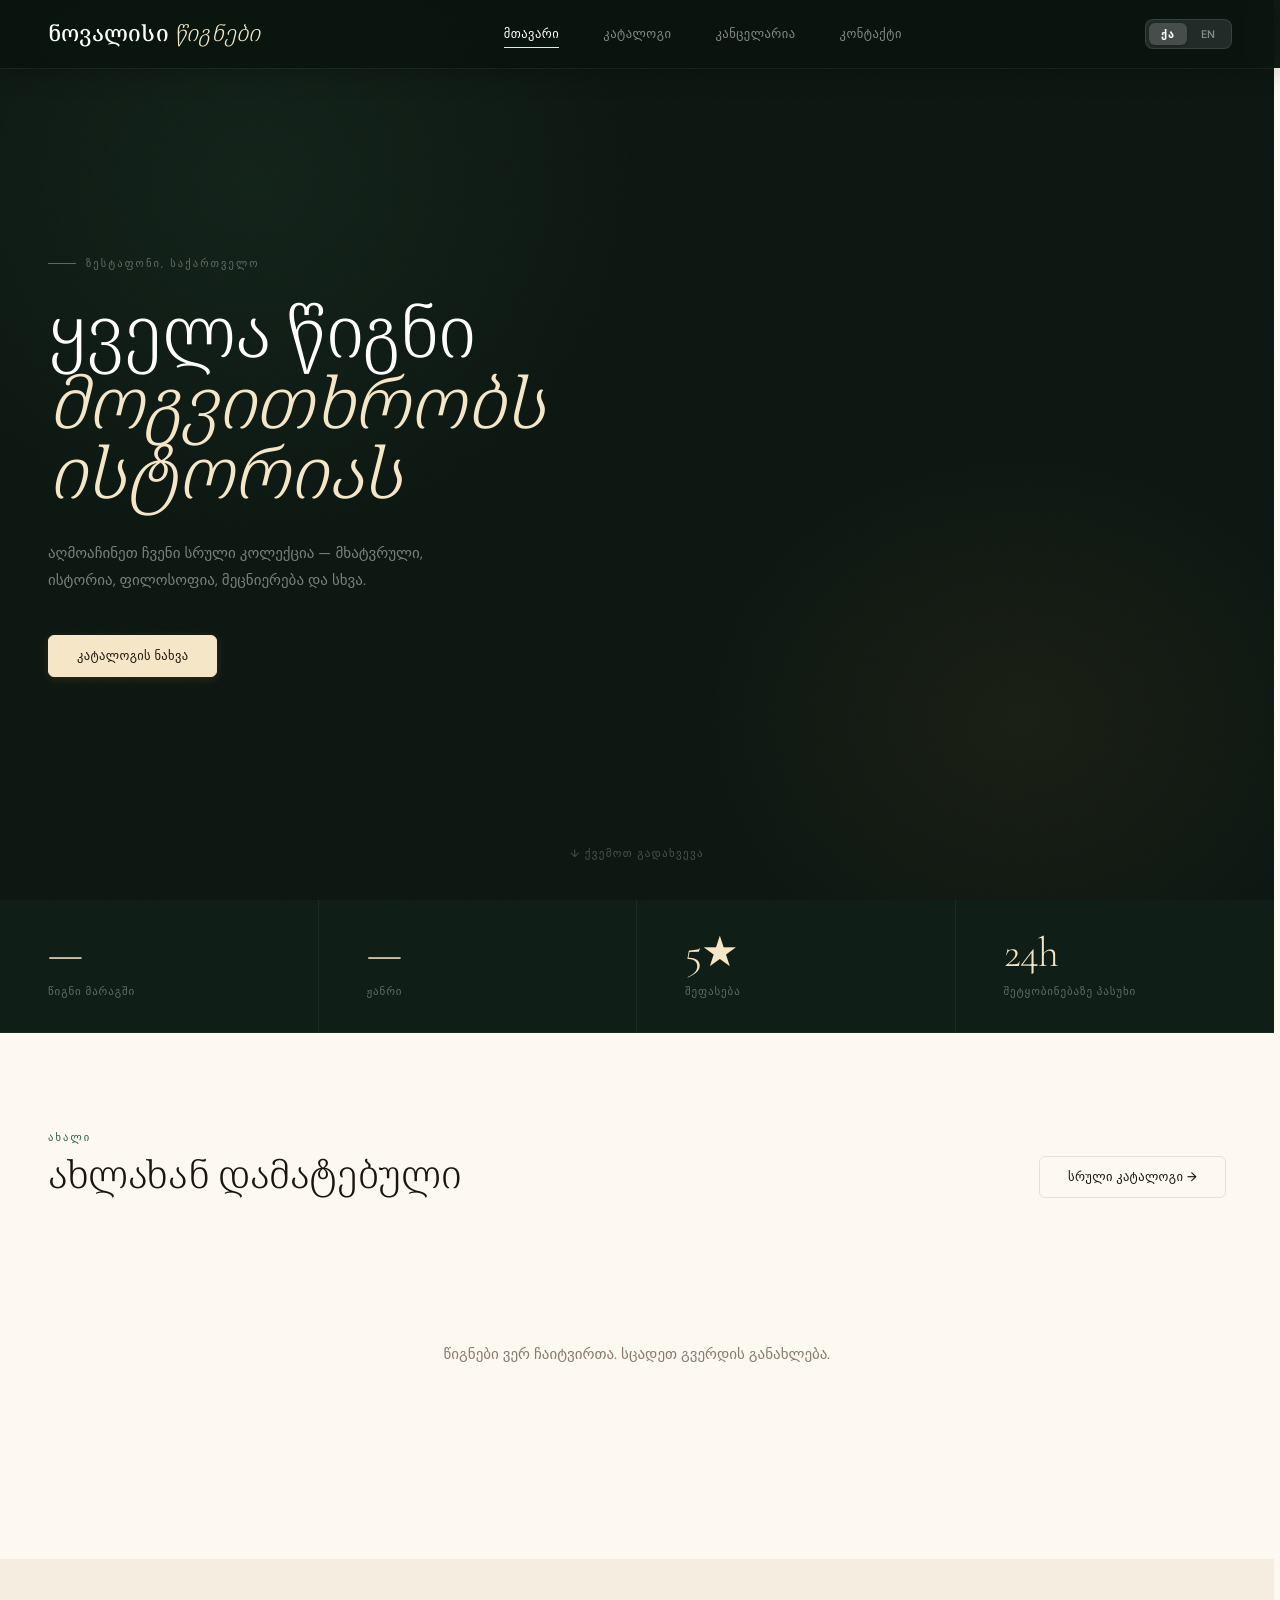
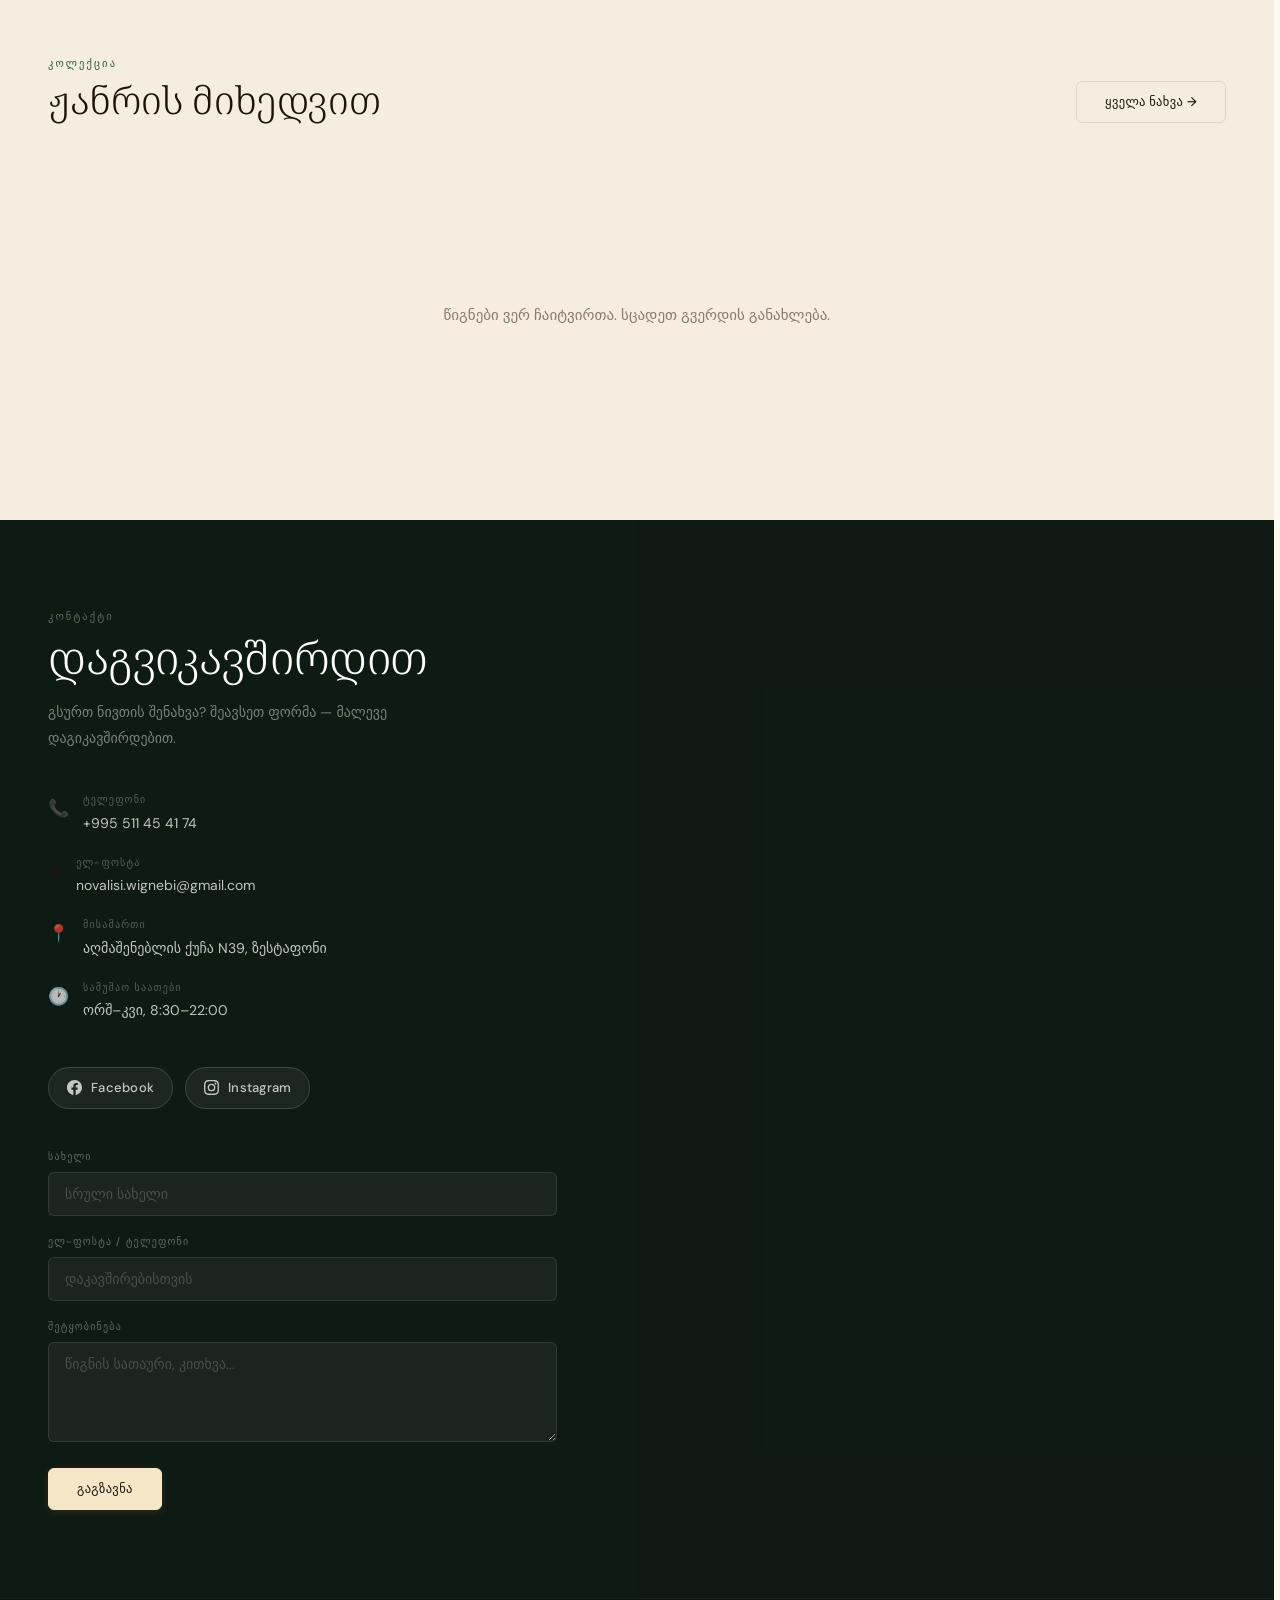
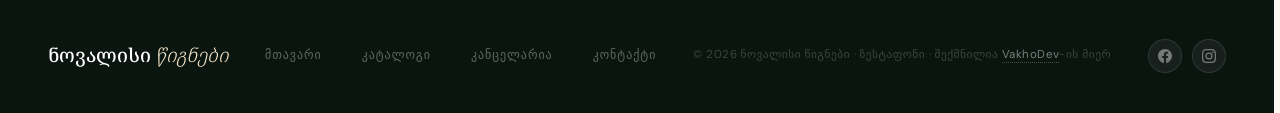
==== commit 12b236ef: "maps" ====
--- a/index.html
+++ b/index.html
@@ -141,15 +141,16 @@
             </div>
           </div>
           <div class="social-row">
-            <a class="social-btn" href="https://www.facebook.com/novalisi.ts.ignebi" target="_blank" rel="noopener" aria-label="Facebook">
+            <a class="social-btn" href="https://www.facebook.com/novalisi.ts.ignebi" target="_blank" rel="noopener"
+              aria-label="Facebook">
               <svg viewBox="0 0 24 24" fill="currentColor" xmlns="http://www.w3.org/2000/svg">
                 <path
                   d="M24 12.073C24 5.404 18.627 0 12 0S0 5.404 0 12.073C0 18.1 4.388 23.094 10.125 24v-8.437H7.078v-3.49h3.047V9.41c0-3.025 1.792-4.697 4.533-4.697 1.313 0 2.686.236 2.686.236v2.97h-1.513c-1.491 0-1.956.93-1.956 1.886v2.267h3.328l-.532 3.49h-2.796V24C19.612 23.094 24 18.1 24 12.073z" />
               </svg>
               <span>Facebook</span>
             </a>
-            <a class="social-btn social-btn--ig" href="https://www.instagram.com/novalisi_wignebi/" target="_blank" rel="noopener"
-              aria-label="Instagram">
+            <a class="social-btn social-btn--ig" href="https://www.instagram.com/novalisi_wignebi/" target="_blank"
+              rel="noopener" aria-label="Instagram">
               <svg viewBox="0 0 24 24" fill="currentColor" xmlns="http://www.w3.org/2000/svg">
                 <path
                   d="M12 2.163c3.204 0 3.584.012 4.85.07 3.252.148 4.771 1.691 4.919 4.919.058 1.265.069 1.645.069 4.849 0 3.205-.012 3.584-.069 4.849-.149 3.225-1.664 4.771-4.919 4.919-1.266.058-1.644.07-4.85.07-3.204 0-3.584-.012-4.849-.07-3.26-.149-4.771-1.699-4.919-4.92-.058-1.265-.07-1.644-.07-4.849 0-3.204.013-3.583.07-4.849.149-3.227 1.664-4.771 4.919-4.919 1.266-.057 1.645-.069 4.849-.069zM12 0C8.741 0 8.333.014 7.053.072 2.695.272.273 2.69.073 7.052.014 8.333 0 8.741 0 12c0 3.259.014 3.668.072 4.948.2 4.358 2.618 6.78 6.98 6.98C8.333 23.986 8.741 24 12 24c3.259 0 3.668-.014 4.948-.072 4.354-.2 6.782-2.618 6.979-6.98.059-1.28.073-1.689.073-4.948 0-3.259-.014-3.667-.072-4.947-.196-4.354-2.617-6.78-6.979-6.98C15.668.014 15.259 0 12 0zm0 5.838a6.162 6.162 0 100 12.324 6.162 6.162 0 000-12.324zM12 16a4 4 0 110-8 4 4 0 010 8zm6.406-11.845a1.44 1.44 0 100 2.881 1.44 1.44 0 000-2.881z" />
@@ -175,10 +176,7 @@
           CUSTOMIZE: Replace src below with your Google Maps embed URL.
           maps.google.com → search your address → Share → Embed a map → copy src="…"
         -->
-          <iframe
-            src="https://maps.google.com/maps?q=Rustaveli+Avenue+14+Tbilisi+Georgia&t=&z=15&ie=UTF8&iwloc=&output=embed"
-            width="100%" height="100%" style="border:0" allowfullscreen loading="lazy"
-            referrerpolicy="no-referrer-when-downgrade"></iframe>
+         <iframe src="https://www.google.com/maps/embed?pb=!1m10!1m8!1m3!1d225.47159139956472!2d43.034879096096255!3d42.106671905170316!3m2!1i1024!2i768!4f13.1!5e1!3m2!1ska!2sge!4v1780130856771!5m2!1ska!2sge" width="600" height="450" style="border:0;" allowfullscreen="" loading="lazy" referrerpolicy="no-referrer-when-downgrade"></iframe>
         </div>
       </div>
     </section>
@@ -232,14 +230,15 @@
       </div>
       <div class="footer-copy" id="footer-copy">© 2026 ნოვალისი წიგნები · ზესტაფონი</div>
       <div class="footer-social">
-        <a class="footer-social-btn" href="https://www.facebook.com/novalisi.ts.ignebi" target="_blank" rel="noopener" aria-label="Facebook">
+        <a class="footer-social-btn" href="https://www.facebook.com/novalisi.ts.ignebi" target="_blank" rel="noopener"
+          aria-label="Facebook">
           <svg viewBox="0 0 24 24" fill="currentColor">
             <path
               d="M24 12.073C24 5.404 18.627 0 12 0S0 5.404 0 12.073C0 18.1 4.388 23.094 10.125 24v-8.437H7.078v-3.49h3.047V9.41c0-3.025 1.792-4.697 4.533-4.697 1.313 0 2.686.236 2.686.236v2.97h-1.513c-1.491 0-1.956.93-1.956 1.886v2.267h3.328l-.532 3.49h-2.796V24C19.612 23.094 24 18.1 24 12.073z" />
           </svg>
         </a>
-        <a class="footer-social-btn footer-social-btn--ig" href="https://www.instagram.com/novalisi_wignebi/" target="_blank" rel="noopener"
-          aria-label="Instagram">
+        <a class="footer-social-btn footer-social-btn--ig" href="https://www.instagram.com/novalisi_wignebi/"
+          target="_blank" rel="noopener" aria-label="Instagram">
           <svg viewBox="0 0 24 24" fill="currentColor">
             <path
               d="M12 2.163c3.204 0 3.584.012 4.85.07 3.252.148 4.771 1.691 4.919 4.919.058 1.265.069 1.645.069 4.849 0 3.205-.012 3.584-.069 4.849-.149 3.225-1.664 4.771-4.919 4.919-1.266.058-1.644.07-4.85.07-3.204 0-3.584-.012-4.849-.07-3.26-.149-4.771-1.699-4.919-4.92-.058-1.265-.07-1.644-.07-4.849 0-3.204.013-3.583.07-4.849.149-3.227 1.664-4.771 4.919-4.919 1.266-.057 1.645-.069 4.849-.069zM12 0C8.741 0 8.333.014 7.053.072 2.695.272.273 2.69.073 7.052.014 8.333 0 8.741 0 12c0 3.259.014 3.668.072 4.948.2 4.358 2.618 6.78 6.98 6.98C8.333 23.986 8.741 24 12 24c3.259 0 3.668-.014 4.948-.072 4.354-.2 6.782-2.618 6.979-6.98.059-1.28.073-1.689.073-4.948 0-3.259-.014-3.667-.072-4.947-.196-4.354-2.617-6.78-6.979-6.98C15.668.014 15.259 0 12 0zm0 5.838a6.162 6.162 0 100 12.324 6.162 6.162 0 000-12.324zM12 16a4 4 0 110-8 4 4 0 010 8zm6.406-11.845a1.44 1.44 0 100 2.881 1.44 1.44 0 000-2.881z" />
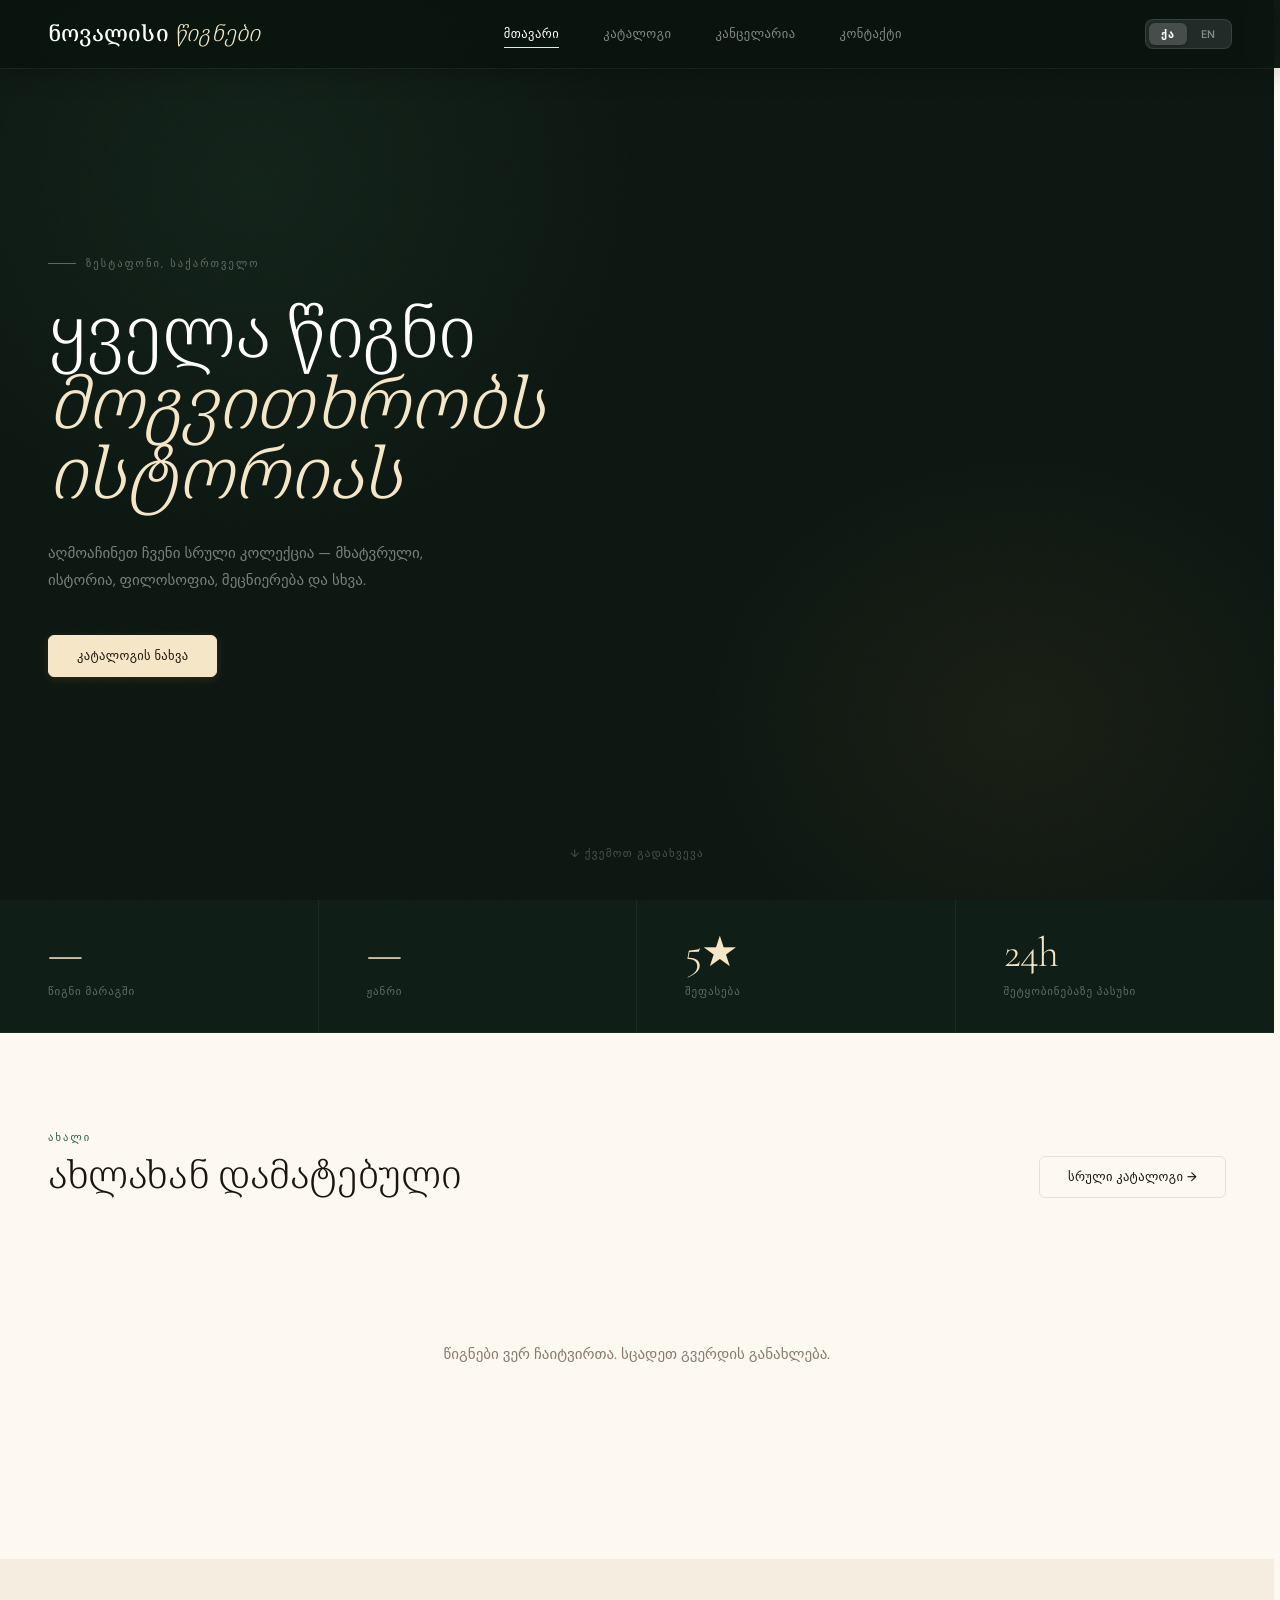
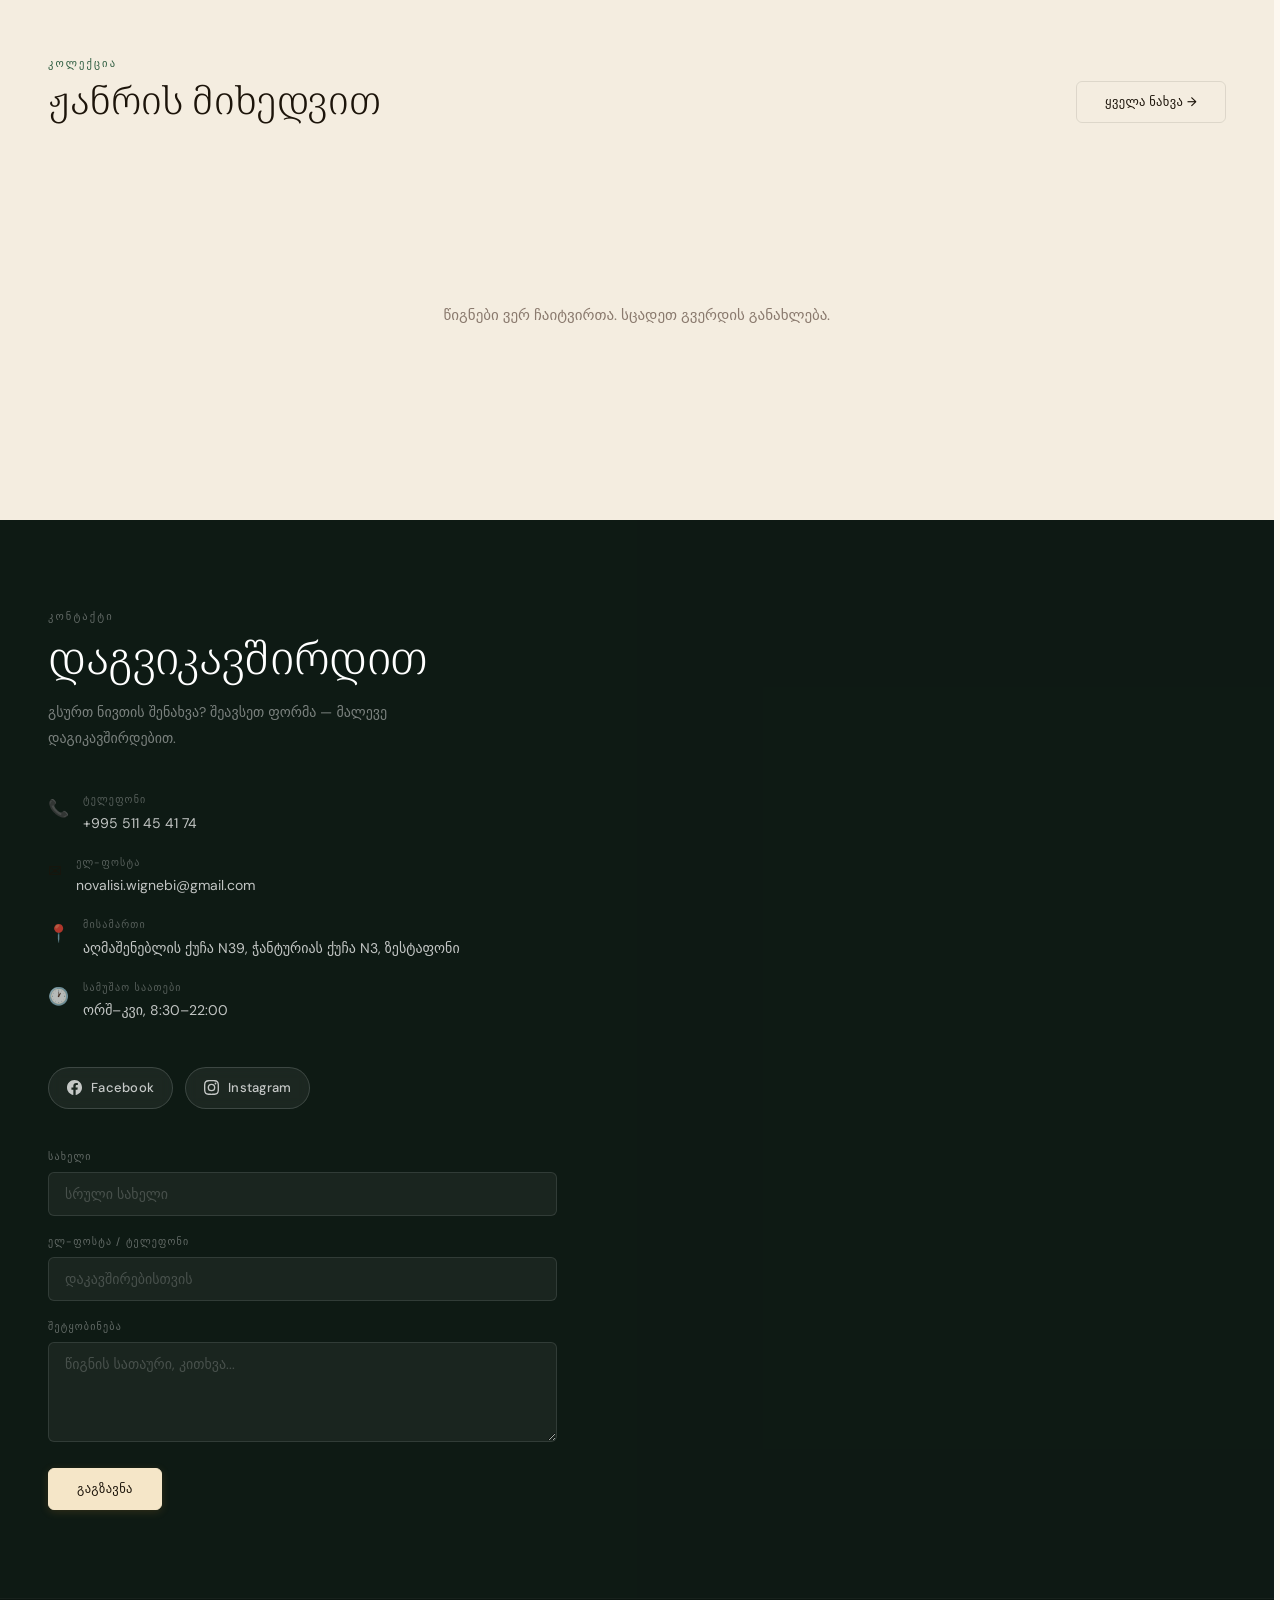
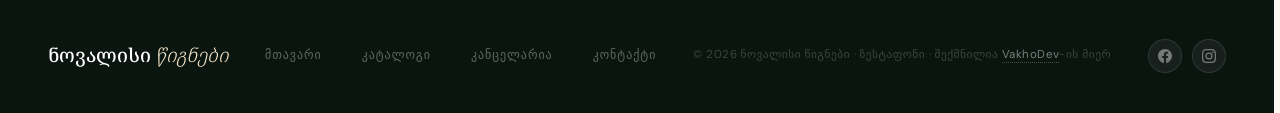
==== commit 0eab90c5: "telegram bot" ====
--- a/index.html
+++ b/index.html
@@ -176,7 +176,10 @@
           CUSTOMIZE: Replace src below with your Google Maps embed URL.
           maps.google.com → search your address → Share → Embed a map → copy src="…"
         -->
-         <iframe src="https://www.google.com/maps/embed?pb=!1m10!1m8!1m3!1d225.47159139956472!2d43.034879096096255!3d42.106671905170316!3m2!1i1024!2i768!4f13.1!5e1!3m2!1ska!2sge!4v1780130856771!5m2!1ska!2sge" width="600" height="450" style="border:0;" allowfullscreen="" loading="lazy" referrerpolicy="no-referrer-when-downgrade"></iframe>
+          <iframe
+            src="https://www.google.com/maps/embed?pb=!1m18!1m12!1m3!1d3615.253305786554!2d43.03492929999999!3d42.1066822!2m3!1f0!2f0!3f0!3m2!1i1024!2i768!4f13.1!3m3!1m2!1s0x405cb9ba032baad5%3A0x21d1356af3431c8f!2zIuGDnOGDneGDleGDkOGDmuGDmOGDoeGDmCIg4YOs4YOY4YOS4YOc4YOU4YOR4YOYIOGDp-GDleGDlOGDmuGDkOGDluGDlCDhg5Phg5Dhg5Hhg5Dhg5og4YOk4YOQ4YOh4YOQ4YOT!5e1!3m2!1ska!2sge!4v1780133709779!5m2!1ska!2sge"
+            width="600" height="450" style="border:0;" allowfullscreen="" loading="lazy"
+            referrerpolicy="no-referrer-when-downgrade"></iframe>
         </div>
       </div>
     </section>
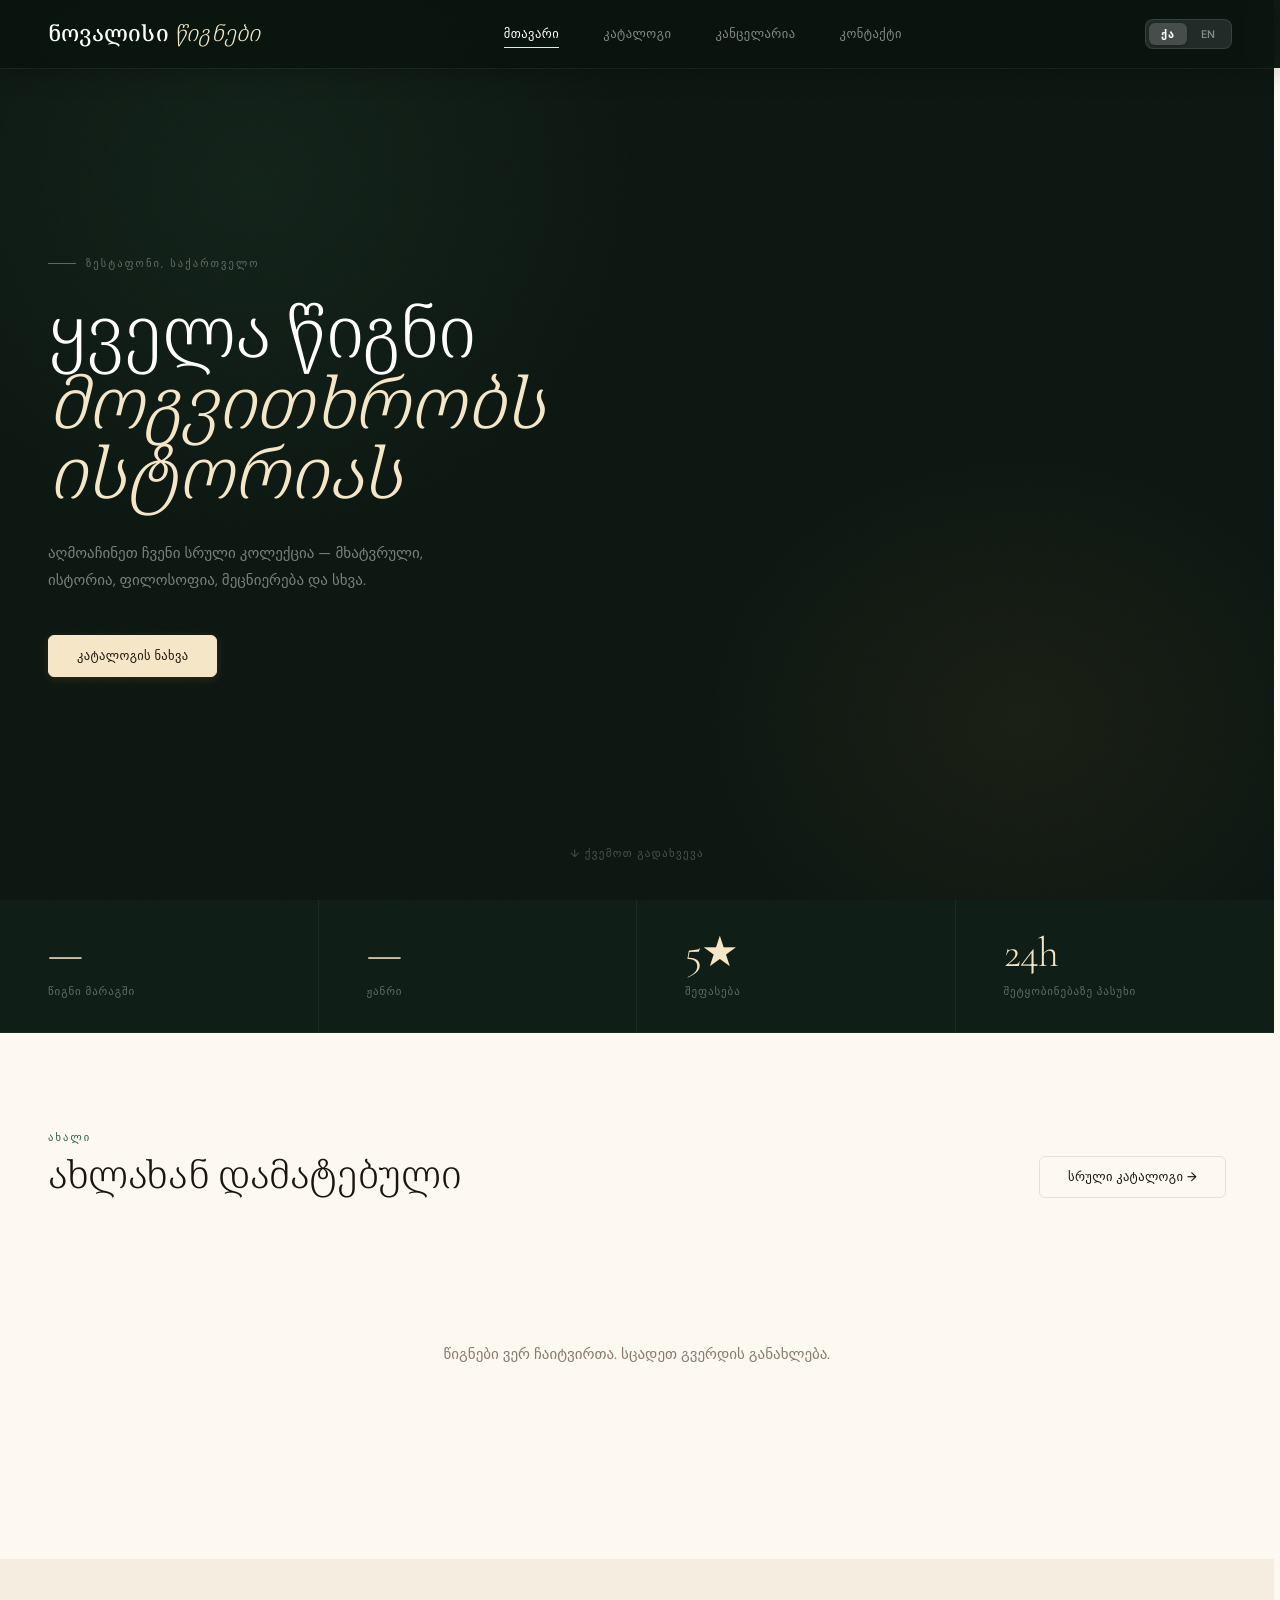
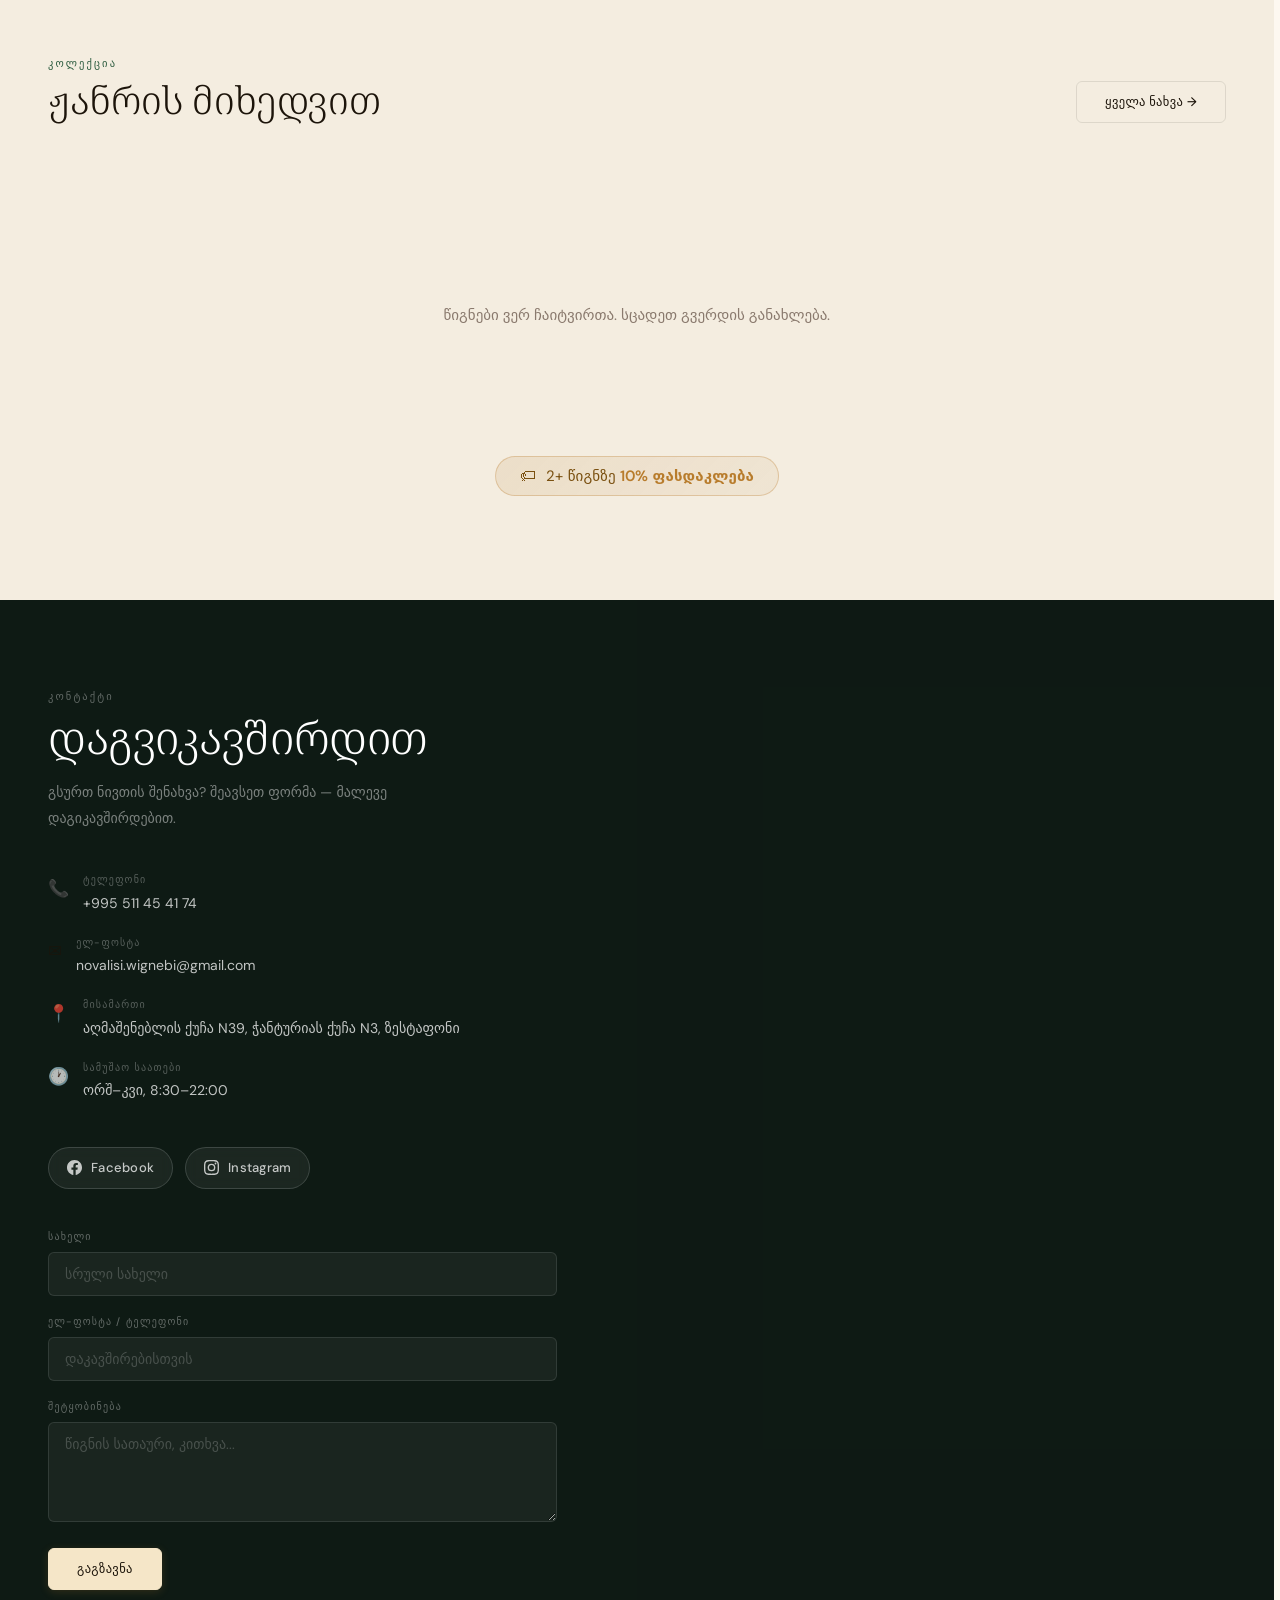
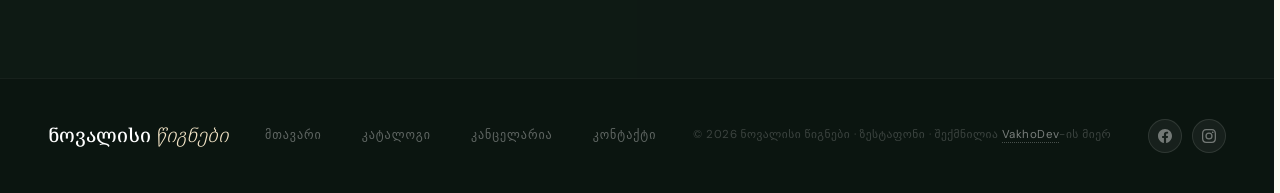
==== commit 01f2e022: "dsad" ====
--- a/index.html
+++ b/index.html
@@ -104,6 +104,10 @@
         <div class="spinner"></div>
       </div>
       <div class="grid-3x3" id="genre-grid" style="display:none"></div>
+      <div class="discount-banner discount-banner--centered">
+        <span class="discount-banner-icon">🏷</span>
+        <span>2+ წიგნზე <strong>10% ფასდაკლება</strong></span>
+      </div>
     </section>
 
     <!-- CONTACT -->
@@ -207,6 +211,10 @@
         </select>
       </div>
       <div class="genre-chips" id="catalog-chips"></div>
+      <div class="discount-banner discount-banner--centered">
+        <span class="discount-banner-icon">🏷</span>
+        <span>2+ წიგნზე <strong>10% ფასდაკლება</strong></span>
+      </div>
     </div>
     <div class="catalog-body">
       <div id="catalog-loading" class="state-msg">
--- a/style.css
+++ b/style.css
@@ -2095,4 +2095,55 @@
         padding: 0.45rem 0.85rem;
         font-size: 0.8rem;
     }
+}
+
+/* ===================================================
+   DISCOUNT BANNER
+   =================================================== */
+.discount-banner--centered {
+    display: flex;
+    align-items: center;
+    justify-content: center;
+    gap: 10px;
+    width: fit-content;
+    margin: 1.5rem auto 0;
+    padding: 10px 24px;
+    background: linear-gradient(135deg, rgba(184, 124, 44, 0.13) 0%, rgba(184, 124, 44, 0.07) 100%);
+    border: 1px solid rgba(184, 124, 44, 0.3);
+    border-radius: 100px;
+    font-family: var(--sans);
+    font-size: 15px;
+    color: #7a5010;
+    letter-spacing: 0.01em;
+    line-height: 1.2;
+    white-space: nowrap;
+}
+
+.discount-banner--centered strong {
+    color: var(--gold);
+    font-weight: 600;
+}
+
+.discount-banner-icon {
+    font-size: 16px;
+    line-height: 1;
+    flex-shrink: 0;
+}
+
+/* Index genre section — sits after the grid */
+.section-alt .discount-banner--centered {
+    margin: 2rem auto 0.5rem;
+}
+
+/* Catalog header — chips already have padding-bottom 1.5rem, so no extra top needed */
+.catalog-header .discount-banner--centered {
+    margin-top: -1.5rem;
+    margin-bottom: 1.25rem;
+}
+
+@media (max-width: 640px) {
+    .discount-banner--centered {
+        font-size: 14px;
+        padding: 9px 20px;
+    }
 }
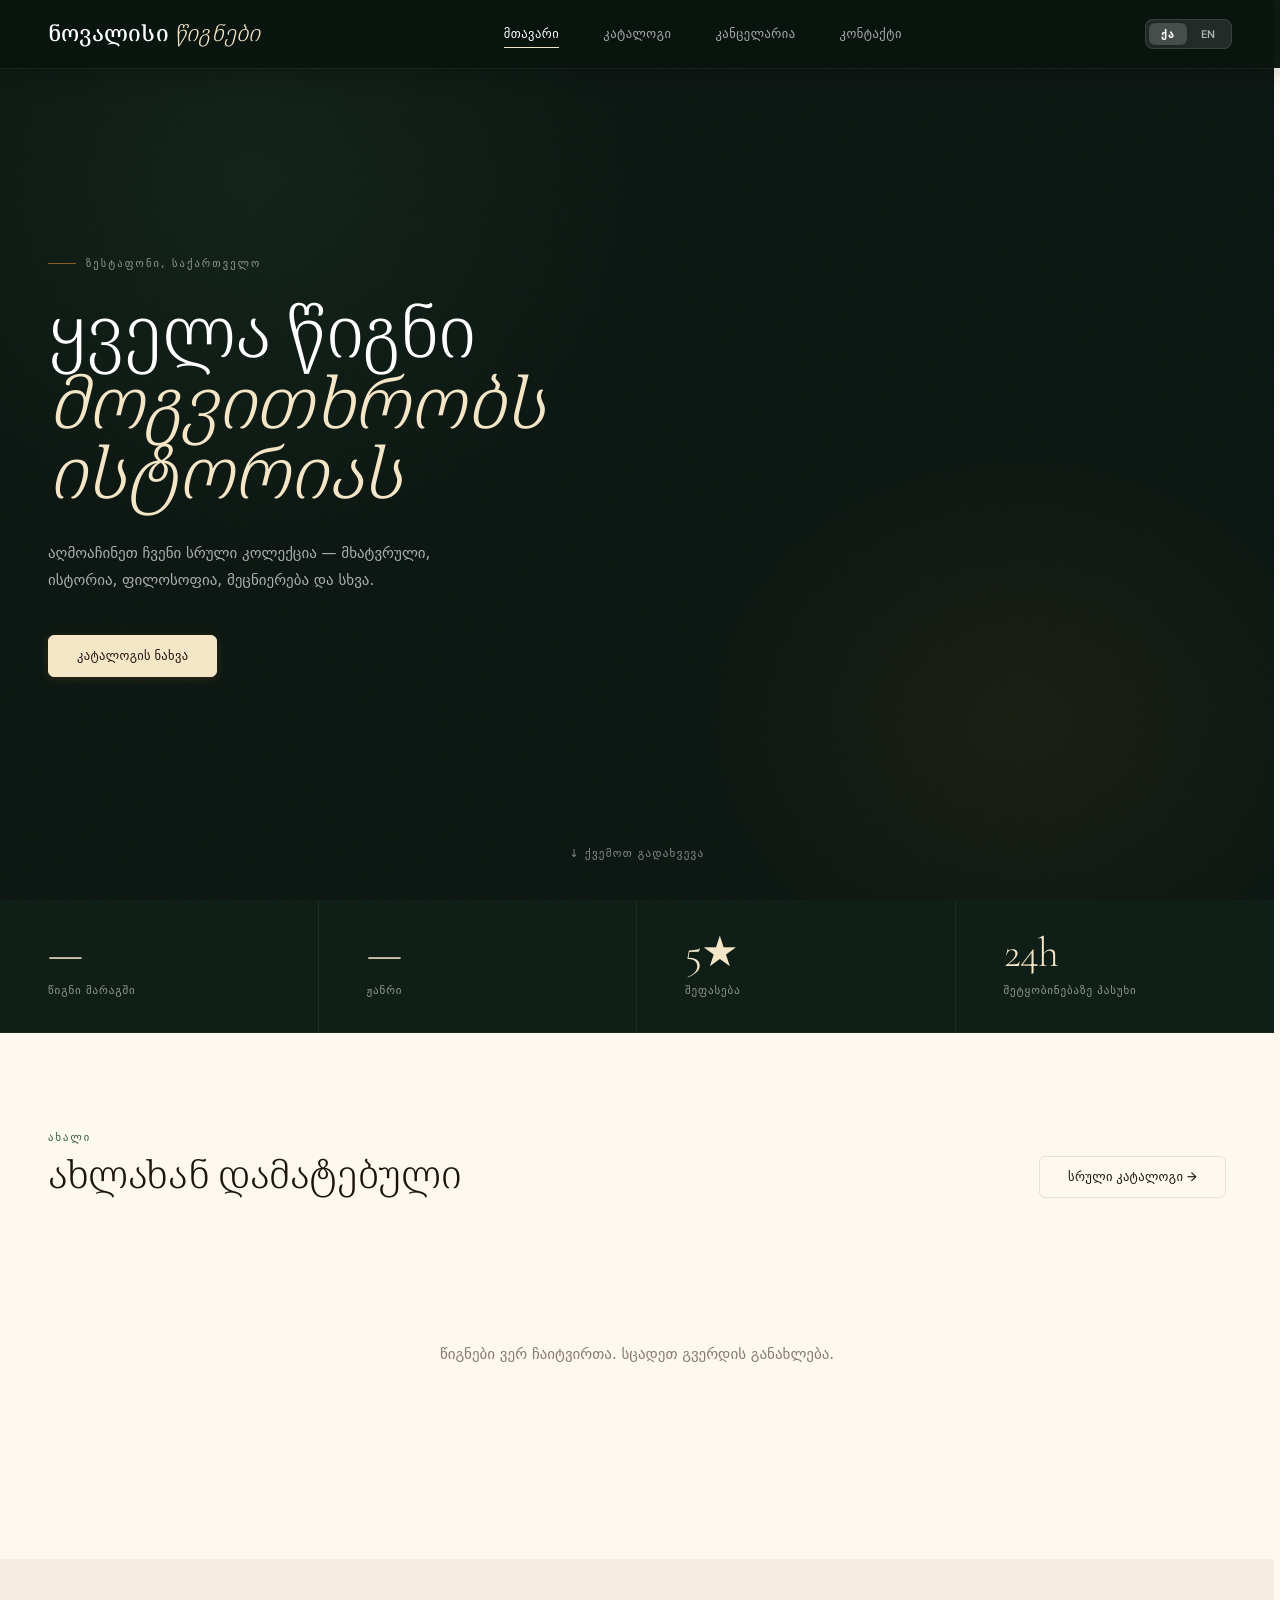
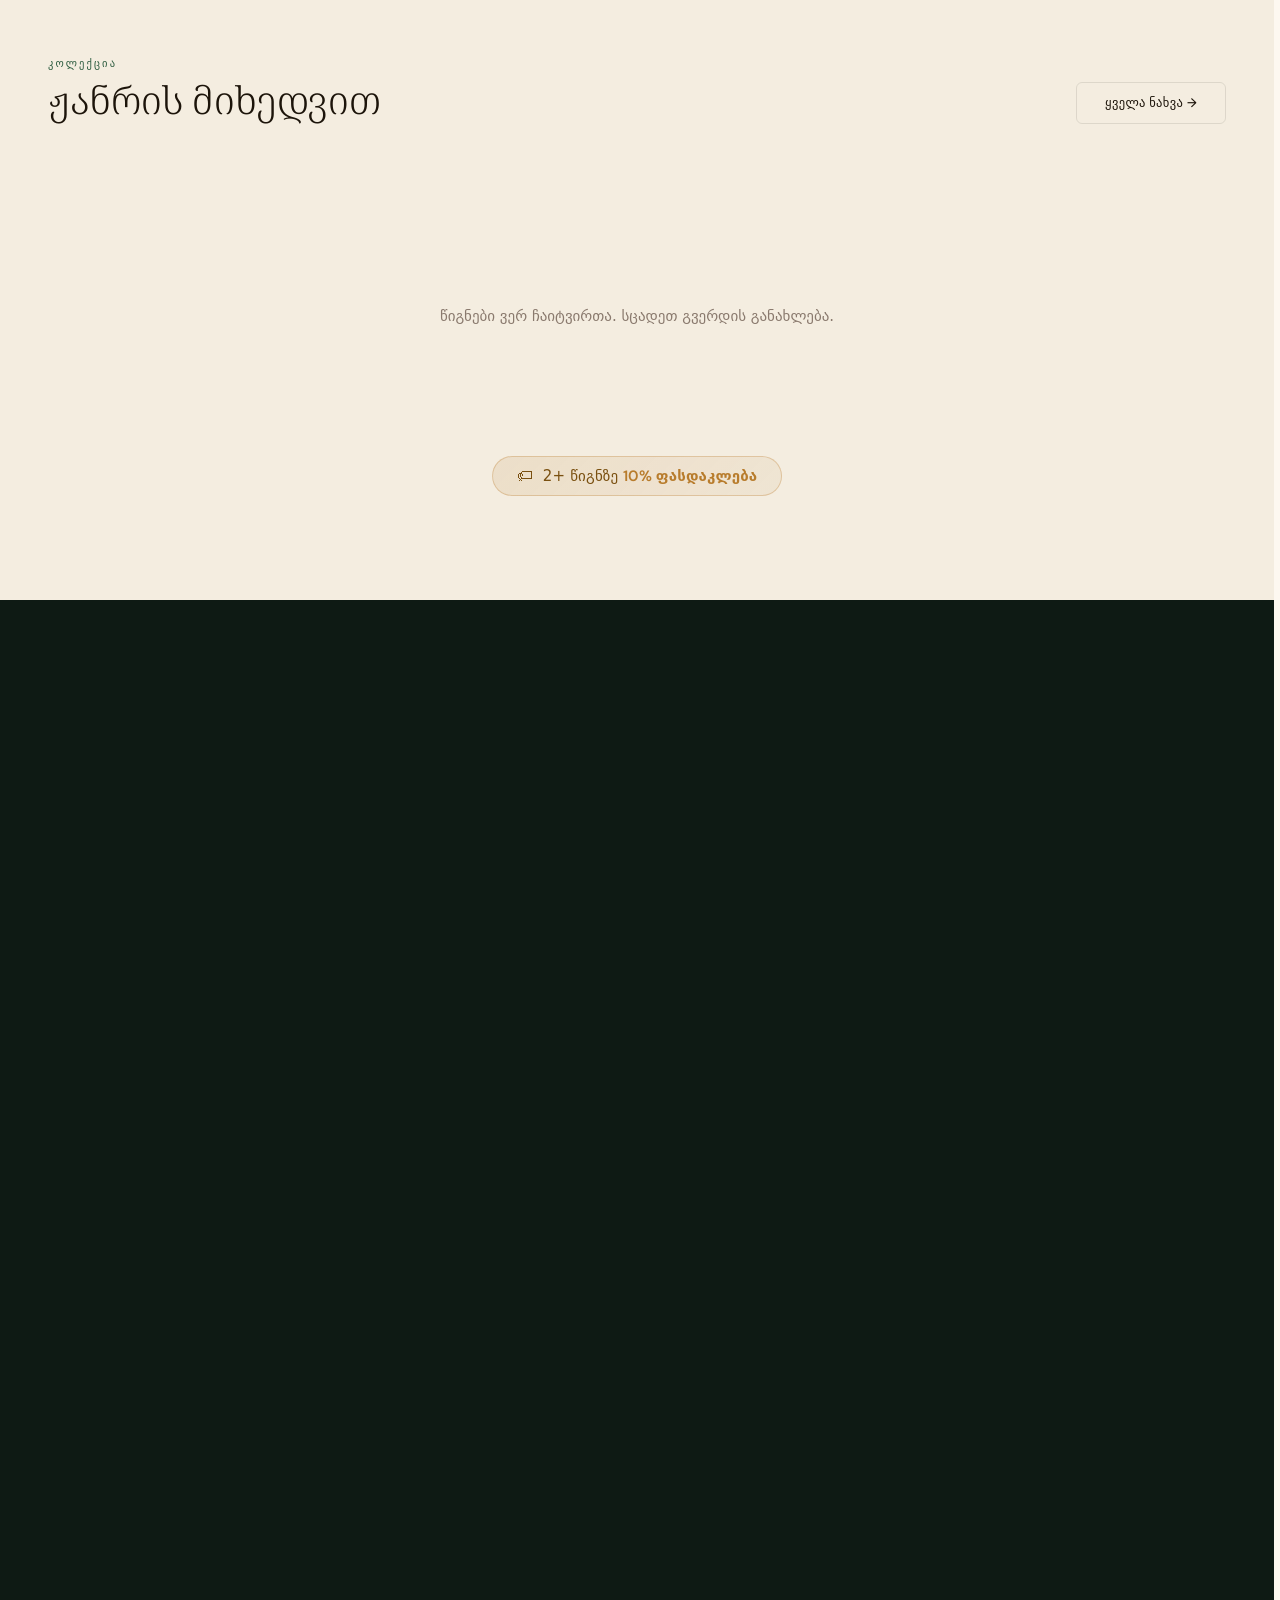
==== commit d0c661a0: "seo" ====
--- a/index.html
+++ b/index.html
@@ -4,13 +4,111 @@
 <head>
   <meta charset="UTF-8">
   <meta name="viewport" content="width=device-width, initial-scale=1.0">
-  <title>ნოვალისი</title>
+  <title>ნოვალისი — წიგნების მაღაზია ზესტაფონში</title>
+  <meta name="description" content="ნოვალისი წიგნები — ზესტაფონის წიგნის მაღაზია. მხატვრული, ისტორია, ფილოსოფია, მეცნიერება და სხვა. კანცელარიული საქონელი. შეუკვეთეთ ონლაინ.">
+  <!-- Preconnect for fonts -->
   <link rel="preconnect" href="https://fonts.googleapis.com">
   <link rel="preconnect" href="https://fonts.gstatic.com" crossorigin>
-  <link
-    href="https://fonts.googleapis.com/css2?family=Cormorant+Garamond:ital,wght@0,300;0,400;0,500;0,600;1,300;1,400;1,500&family=Noto+Serif+Georgian:wght@300;400;600;700&family=DM+Sans:ital,opsz,wght@0,9..40,300;0,9..40,400;0,9..40,500;1,9..40,400&display=swap"
-    rel="stylesheet">
+  <!-- Non-render-blocking font load -->
+  <link rel="preload" as="style" href="https://fonts.googleapis.com/css2?family=Cormorant+Garamond:ital,wght@0,300;0,400;0,500;0,600;1,300;1,400;1,500&family=Noto+Serif+Georgian:wght@300;400;600;700&family=DM+Sans:ital,opsz,wght@0,9..40,300;0,9..40,400;0,9..40,500;1,9..40,400&display=swap">
+  <link rel="stylesheet" href="https://fonts.googleapis.com/css2?family=Cormorant+Garamond:ital,wght@0,300;0,400;0,500;0,600;1,300;1,400;1,500&family=Noto+Serif+Georgian:wght@300;400;600;700&family=DM+Sans:ital,opsz,wght@0,9..40,300;0,9..40,400;0,9..40,500;1,9..40,400&display=swap" media="print" onload="this.media='all'">
+  <noscript><link rel="stylesheet" href="https://fonts.googleapis.com/css2?family=Cormorant+Garamond:ital,wght@0,300;0,400;0,500;0,600;1,300;1,400;1,500&family=Noto+Serif+Georgian:wght@300;400;600;700&family=DM+Sans:ital,opsz,wght@0,9..40,300;0,9..40,400;0,9..40,500;1,9..40,400&display=swap"></noscript>
   <link rel="stylesheet" href="style.css">
+
+  <!-- ── SEO: canonical & hreflang ── -->
+  <link rel="canonical" href="https://novalisi.ge/">
+  <link rel="alternate" hreflang="ka" href="https://novalisi.ge/">
+  <link rel="alternate" hreflang="en" href="https://novalisi.ge/">
+  <link rel="alternate" hreflang="x-default" href="https://novalisi.ge/">
+
+  <!-- ── Open Graph ── -->
+  <meta property="og:type"        content="website">
+  <meta property="og:url"         content="https://novalisi.ge/">
+  <meta property="og:site_name"   content="ნოვალისი წიგნები">
+  <meta property="og:title"       content="ნოვალისი — წიგნების მაღაზია ზესტაფონში">
+  <meta property="og:description" content="მაღაზიაში შეიძენთ: წიგნებს, საკანცელარიო ნივთებს, მობილურის და კომპიუტერის აქსესუარებს, სათამაშოებს, სუვენირებს, დაბადების დღის აქსესუარებს და სასაჩუქრე ნივთებს.">
+  <meta property="og:image"       content="https://novalisi.ge/logo.png">
+  <meta property="og:locale"      content="ka_GE">
+  <meta property="og:locale:alternate" content="en_US">
+
+  <!-- ── Twitter / X card ── -->
+  <meta name="twitter:card"        content="summary_large_image">
+  <meta name="twitter:title"       content="ნოვალისი — წიგნების მაღაზია ზესტაფონში">
+  <meta name="twitter:description" content="მაღაზიაში შეიძენთ: წიგნებს, საკანცელარიო ნივთებს, მობილურის და კომპიუტერის აქსესუარებს, სათამაშოებს, სუვენირებს, დაბადების დღის აქსესუარებს და სასაჩუქრე ნივთებს.">
+  <meta name="twitter:image"       content="https://novalisi.ge/logo.png">
+
+  <!-- ── Structured data: LocalBusiness ── -->
+  <script type="application/ld+json">
+  {
+    "@context": "https://schema.org",
+    "@type": "BookStore",
+    "@id": "https://novalisi.ge/#bookstore",
+    "name": "ნოვალისი წიგნები",
+    "alternateName": "Novalisi Wignebi",
+    "url": "https://novalisi.ge/",
+    "logo": "https://novalisi.ge/logo.png",
+    "image": "https://novalisi.ge/logo.png",
+    "description": "მაღაზიაში შეიძენთ: წიგნებს, საკანცელარიო ნივთებს, მობილურის და კომპიუტერის აქსესუარებს, სათამაშოებს, სუვენირებს, დაბადების დღის აქსესუარებს და სასაჩუქრე ნივთებს.",
+    "telephone": "+995511454174",
+    "email": "novalisi.wignebi@gmail.com",
+    "address": {
+      "@type": "PostalAddress",
+      "streetAddress": "აღმაშენებლის ქუჩა N39, ჭანტურიას ქუჩა N3",
+      "addressLocality": "ზესტაფონი",
+      "addressRegion": " იმერეთი",
+      "addressCountry": "GE"
+    },
+    "geo": {
+      "@type": "GeoCoordinates",
+      "latitude": 42.1067,
+      "longitude": 43.0349
+    },
+    "openingHoursSpecification": {
+      "@type": "OpeningHoursSpecification",
+      "dayOfWeek": ["Monday","Tuesday","Wednesday","Thursday","Friday","Saturday","Sunday"],
+      "opens": "08:30",
+      "closes": "22:00"
+    },
+    "sameAs": [
+      "https://www.facebook.com/novalisi.ts.ignebi",
+      "https://www.instagram.com/novalisi_wignebi/"
+    ],
+    "hasMap": "https://maps.app.goo.gl/h6qnyVWSCRq6jywY9",
+    "priceRange": "₾",
+    "servesCuisine": null
+  }
+  </script>
+
+  <!-- ── Structured data: WebSite (enables Sitelinks Search Box) ── -->
+  <script type="application/ld+json">
+  {
+    "@context": "https://schema.org",
+    "@type": "WebSite",
+    "@id": "https://novalisi.ge/#website",
+    "name": "ნოვალისი წიგნები",
+    "url": "https://novalisi.ge/",
+    "inLanguage": ["ka", "en"],
+    "publisher": {
+      "@id": "https://novalisi.ge/#bookstore"
+    }
+  }
+  </script>
+
+  <!-- ── Structured data: BreadcrumbList for home ── -->
+  <script type="application/ld+json">
+  {
+    "@context": "https://schema.org",
+    "@type": "BreadcrumbList",
+    "itemListElement": [
+      {
+        "@type": "ListItem",
+        "position": 1,
+        "name": "მთავარი",
+        "item": "https://novalisi.ge/"
+      }
+    ]
+  }
+  </script>
 </head>
 
 <body>
@@ -32,6 +130,7 @@
   </nav>
 
   <!-- LANDING PAGE -->
+  <main>
   <div class="page active" id="page-landing">
 
     <!-- HERO -->
@@ -119,25 +218,25 @@
           <p class="contact-sub" id="contact-sub">გსურთ წიგნის შეკვეთა ან ხელმისაწვდომობის გაგება? შეავსეთ ფორმა — 24
             საათში დაგიკავშირდებით.</p>
           <div class="contact-details">
-            <div class="c-row"><span class="c-icon">📞</span>
+            <div class="c-row"><span class="c-icon" aria-hidden="true">📞</span>
               <div>
                 <div class="c-label" id="label-phone">ტელეფონი</div>
                 <div class="c-val" id="c-phone"></div>
               </div>
             </div>
-            <div class="c-row"><span class="c-icon">✉️</span>
+            <div class="c-row"><span class="c-icon" aria-hidden="true">✉️</span>
               <div>
                 <div class="c-label" id="label-email">ელ-ფოსტა</div>
                 <div class="c-val" id="c-email"></div>
               </div>
             </div>
-            <div class="c-row"><span class="c-icon">📍</span>
+            <div class="c-row"><span class="c-icon" aria-hidden="true">📍</span>
               <div>
                 <div class="c-label" id="label-addr">მისამართი</div>
                 <div class="c-val" id="c-address"></div>
               </div>
             </div>
-            <div class="c-row"><span class="c-icon">🕐</span>
+            <div class="c-row"><span class="c-icon" aria-hidden="true">🕐</span>
               <div>
                 <div class="c-label" id="label-hours">სამუშაო საათები</div>
                 <div class="c-val" id="c-hours"></div>
@@ -146,16 +245,16 @@
           </div>
           <div class="social-row">
             <a class="social-btn" href="https://www.facebook.com/novalisi.ts.ignebi" target="_blank" rel="noopener"
-              aria-label="Facebook">
-              <svg viewBox="0 0 24 24" fill="currentColor" xmlns="http://www.w3.org/2000/svg">
+              aria-label="Facebook გვერდი">
+              <svg viewBox="0 0 24 24" fill="currentColor" xmlns="http://www.w3.org/2000/svg" aria-hidden="true">
                 <path
                   d="M24 12.073C24 5.404 18.627 0 12 0S0 5.404 0 12.073C0 18.1 4.388 23.094 10.125 24v-8.437H7.078v-3.49h3.047V9.41c0-3.025 1.792-4.697 4.533-4.697 1.313 0 2.686.236 2.686.236v2.97h-1.513c-1.491 0-1.956.93-1.956 1.886v2.267h3.328l-.532 3.49h-2.796V24C19.612 23.094 24 18.1 24 12.073z" />
               </svg>
               <span>Facebook</span>
             </a>
             <a class="social-btn social-btn--ig" href="https://www.instagram.com/novalisi_wignebi/" target="_blank"
-              rel="noopener" aria-label="Instagram">
-              <svg viewBox="0 0 24 24" fill="currentColor" xmlns="http://www.w3.org/2000/svg">
+              rel="noopener" aria-label="Instagram გვერდი">
+              <svg viewBox="0 0 24 24" fill="currentColor" xmlns="http://www.w3.org/2000/svg" aria-hidden="true">
                 <path
                   d="M12 2.163c3.204 0 3.584.012 4.85.07 3.252.148 4.771 1.691 4.919 4.919.058 1.265.069 1.645.069 4.849 0 3.205-.012 3.584-.069 4.849-.149 3.225-1.664 4.771-4.919 4.919-1.266.058-1.644.07-4.85.07-3.204 0-3.584-.012-4.849-.07-3.26-.149-4.771-1.699-4.919-4.92-.058-1.265-.07-1.644-.07-4.849 0-3.204.013-3.583.07-4.849.149-3.227 1.664-4.771 4.919-4.919 1.266-.057 1.645-.069 4.849-.069zM12 0C8.741 0 8.333.014 7.053.072 2.695.272.273 2.69.073 7.052.014 8.333 0 8.741 0 12c0 3.259.014 3.668.072 4.948.2 4.358 2.618 6.78 6.98 6.98C8.333 23.986 8.741 24 12 24c3.259 0 3.668-.014 4.948-.072 4.354-.2 6.782-2.618 6.979-6.98.059-1.28.073-1.689.073-4.948 0-3.259-.014-3.667-.072-4.947-.196-4.354-2.617-6.78-6.979-6.98C15.668.014 15.259 0 12 0zm0 5.838a6.162 6.162 0 100 12.324 6.162 6.162 0 000-12.324zM12 16a4 4 0 110-8 4 4 0 010 8zm6.406-11.845a1.44 1.44 0 100 2.881 1.44 1.44 0 000-2.881z" />
               </svg>
@@ -163,27 +262,24 @@
             </a>
           </div>
           <div class="contact-form">
-            <div class="form-group"><label class="form-label" id="lbl-name">სახელი</label><input class="form-input"
-                type="text" id="f-name" placeholder="სრული სახელი"><span class="field-error" id="f-name-err"></span>
-            </div>
-            <div class="form-group"><label class="form-label" id="lbl-reach">ელ-ფოსტა / ტელეფონი</label><input
-                class="form-input" type="text" id="f-contact" placeholder="დაკავშირებისთვის"><span class="field-error"
+            <div class="form-group"><label class="form-label" id="lbl-name" for="f-name">სახელი</label><input class="form-input"
+                type="text" id="f-name" placeholder="სრული სახელი" autocomplete="name"><span class="field-error" id="f-name-err"></span>
+            </div>
+            <div class="form-group"><label class="form-label" id="lbl-reach" for="f-contact">ელ-ფოსტა / ტელეფონი</label><input
+                class="form-input" type="text" id="f-contact" placeholder="დაკავშირებისთვის" autocomplete="email"><span class="field-error"
                 id="f-contact-err"></span></div>
-            <div class="form-group"><label class="form-label" id="lbl-msg">შეტყობინება</label><textarea
+            <div class="form-group"><label class="form-label" id="lbl-msg" for="f-msg">შეტყობინება</label><textarea
                 class="form-input" id="f-msg" placeholder="წიგნის სახელი, კითხვა, შეკვეთა…"></textarea></div>
             <button class="btn btn-cream" onclick="submitForm()" id="btn-send">გაგზავნა</button>
             <div class="form-success" id="form-success">გმადლობთ! მალე დაგიკავშირდებით.</div>
           </div>
         </div>
         <div class="contact-map">
-          <!--
-          CUSTOMIZE: Replace src below with your Google Maps embed URL.
-          maps.google.com → search your address → Share → Embed a map → copy src="…"
-        -->
           <iframe
             src="https://www.google.com/maps/embed?pb=!1m18!1m12!1m3!1d3615.253305786554!2d43.03492929999999!3d42.1066822!2m3!1f0!2f0!3f0!3m2!1i1024!2i768!4f13.1!3m3!1m2!1s0x405cb9ba032baad5%3A0x21d1356af3431c8f!2zIuGDnOGDneGDleGDkOGDmuGDmOGDoeGDmCIg4YOs4YOY4YOS4YOc4YOU4YOR4YOYIOGDp-GDleGDlOGDmuGDkOGDluGDlCDhg5Phg5Dhg5Hhg5Dhg5og4YOk4YOQ4YOh4YOQ4YOT!5e1!3m2!1ska!2sge!4v1780133709779!5m2!1ska!2sge"
             width="600" height="450" style="border:0;" allowfullscreen="" loading="lazy"
-            referrerpolicy="no-referrer-when-downgrade"></iframe>
+            referrerpolicy="no-referrer-when-downgrade"
+            title="ნოვალისი წიგნების მდებარეობა Google Maps-ზე"></iframe>
         </div>
       </div>
     </section>
@@ -199,10 +295,10 @@
       </div>
       <div class="catalog-controls">
         <div class="search-wrap">
-          <span class="search-icon">⌕</span>
-          <input type="text" id="search-input" placeholder="სათაური, ან ავტორი..." oninput="filterBooks()">
-        </div>
-        <select class="sort-select" id="sort-select" onchange="setCatSort(this.value)">
+          <span class="search-icon" aria-hidden="true">⌕</span>
+          <input type="text" id="search-input" placeholder="სათაური, ან ავტორი..." oninput="filterBooks()" aria-label="წიგნის ძიება">
+        </div>
+        <select class="sort-select" id="sort-select" onchange="setCatSort(this.value)" aria-label="დალაგება">
           <option value="">დალაგება</option>
           <option value="price-asc">ფასი: ↑ დაბლიდან</option>
           <option value="price-desc">ფასი: ↓ მაღლიდან</option>
@@ -212,7 +308,7 @@
       </div>
       <div class="genre-chips" id="catalog-chips"></div>
       <div class="discount-banner discount-banner--centered">
-        <span class="discount-banner-icon">🏷</span>
+        <span class="discount-banner-icon" aria-hidden="true">🏷</span>
         <span>2+ წიგნზე <strong>10% ფასდაკლება</strong></span>
       </div>
     </div>
@@ -223,11 +319,12 @@
       </div>
       <div class="books-grid" id="catalog-grid" style="display:none"></div>
       <div class="state-msg" id="no-results" style="display:none">
-        <div style="font-size:42px;margin-bottom:1rem">📭</div>
+        <div style="font-size:42px;margin-bottom:1rem" aria-hidden="true">📭</div>
         <p id="no-results-txt" style="color:var(--ink3)">წიგნი ვერ მოიძებნა.</p>
       </div>
     </div>
   </div>
+  </main>
 
   <!-- FOOTER -->
   <footer>
@@ -243,14 +340,14 @@
       <div class="footer-social">
         <a class="footer-social-btn" href="https://www.facebook.com/novalisi.ts.ignebi" target="_blank" rel="noopener"
           aria-label="Facebook">
-          <svg viewBox="0 0 24 24" fill="currentColor">
+          <svg viewBox="0 0 24 24" fill="currentColor" aria-hidden="true">
             <path
               d="M24 12.073C24 5.404 18.627 0 12 0S0 5.404 0 12.073C0 18.1 4.388 23.094 10.125 24v-8.437H7.078v-3.49h3.047V9.41c0-3.025 1.792-4.697 4.533-4.697 1.313 0 2.686.236 2.686.236v2.97h-1.513c-1.491 0-1.956.93-1.956 1.886v2.267h3.328l-.532 3.49h-2.796V24C19.612 23.094 24 18.1 24 12.073z" />
           </svg>
         </a>
         <a class="footer-social-btn footer-social-btn--ig" href="https://www.instagram.com/novalisi_wignebi/"
           target="_blank" rel="noopener" aria-label="Instagram">
-          <svg viewBox="0 0 24 24" fill="currentColor">
+          <svg viewBox="0 0 24 24" fill="currentColor" aria-hidden="true">
             <path
               d="M12 2.163c3.204 0 3.584.012 4.85.07 3.252.148 4.771 1.691 4.919 4.919.058 1.265.069 1.645.069 4.849 0 3.205-.012 3.584-.069 4.849-.149 3.225-1.664 4.771-4.919 4.919-1.266.058-1.644.07-4.85.07-3.204 0-3.584-.012-4.849-.07-3.26-.149-4.771-1.699-4.919-4.92-.058-1.265-.07-1.644-.07-4.849 0-3.204.013-3.583.07-4.849.149-3.227 1.664-4.771 4.919-4.919 1.266-.057 1.645-.069 4.849-.069zM12 0C8.741 0 8.333.014 7.053.072 2.695.272.273 2.69.073 7.052.014 8.333 0 8.741 0 12c0 3.259.014 3.668.072 4.948.2 4.358 2.618 6.78 6.98 6.98C8.333 23.986 8.741 24 12 24c3.259 0 3.668-.014 4.948-.072 4.354-.2 6.782-2.618 6.979-6.98.059-1.28.073-1.689.073-4.948 0-3.259-.014-3.667-.072-4.947-.196-4.354-2.617-6.78-6.979-6.98C15.668.014 15.259 0 12 0zm0 5.838a6.162 6.162 0 100 12.324 6.162 6.162 0 000-12.324zM12 16a4 4 0 110-8 4 4 0 010 8zm6.406-11.845a1.44 1.44 0 100 2.881 1.44 1.44 0 000-2.881z" />
           </svg>
@@ -260,29 +357,29 @@
   </footer>
 
   <!-- MOBILE BOTTOM NAV -->
-  <nav class="mobile-bottom-nav" id="mobile-bottom-nav">
+  <nav class="mobile-bottom-nav" id="mobile-bottom-nav" aria-label="მობილური ნავიგაცია">
     <a href="index.html" id="mnav-home" class="active">
-      <span class="mnav-icon">🏠</span>
+      <span class="mnav-icon" aria-hidden="true">🏠</span>
       <span id="mnav-home-lbl">მთავარი</span>
     </a>
     <a href="catalog.html" id="mnav-catalog">
-      <span class="mnav-icon">📚</span>
+      <span class="mnav-icon" aria-hidden="true">📚</span>
       <span id="mnav-catalog-lbl">კატალოგი</span>
     </a>
     <a href="stationery.html" id="mnav-stat">
-      <span class="mnav-icon">✏️</span>
+      <span class="mnav-icon" aria-hidden="true">✏️</span>
       <span id="mnav-stat-lbl">კანცელარია</span>
     </a>
     <a href="index.html#section-contact" id="mnav-contact">
-      <span class="mnav-icon">✉️</span>
+      <span class="mnav-icon" aria-hidden="true">✉️</span>
       <span id="mnav-contact-lbl">კონტაქტი</span>
     </a>
   </nav>
 
   <!-- MODAL -->
-  <div class="modal-overlay" id="modal" onclick="if(event.target===this)closeModal()">
+  <div class="modal-overlay" id="modal" onclick="if(event.target===this)closeModal()" role="dialog" aria-modal="true" aria-labelledby="modal-title-label">
     <div class="modal">
-      <button class="modal-x" onclick="closeModal()" title="დახურვა" aria-label="Close">✕</button>
+      <button class="modal-x" onclick="closeModal()" title="დახურვა" aria-label="მოდალის დახურვა">✕</button>
       <div class="modal-inner">
         <div id="modal-content"></div>
         <div class="modal-actions">
--- a/style.css
+++ b/style.css
@@ -1,7 +1,23 @@
 /* ===================================================
-   IMPORTS
+   IMPORTS — fonts loaded non-blocking via <link> in HTML
    =================================================== */
-@import url('https://fonts.googleapis.com/css2?family=Cormorant+Garamond:ital,wght@0,300;0,400;0,500;0,600;1,300;1,400;1,500&family=Noto+Serif+Georgian:wght@300;400;600;700&family=DM+Sans:ital,opsz,wght@0,9..40,300;0,9..40,400;0,9..40,500;1,9..40,400&display=swap');
+
+/* Ensure swap behaviour for system fallback during font load */
+@font-face {
+    font-family: 'Cormorant Garamond';
+    font-display: swap;
+    src: local('Cormorant Garamond');
+}
+@font-face {
+    font-family: 'Noto Serif Georgian';
+    font-display: swap;
+    src: local('Noto Serif Georgian');
+}
+@font-face {
+    font-family: 'DM Sans';
+    font-display: swap;
+    src: local('DM Sans');
+}
 
 /* ===================================================
    VARIABLES
@@ -142,7 +158,7 @@
 
 .nav-links a {
     font-size: 12.5px;
-    color: rgba(255, 255, 255, 0.5);
+    color: rgba(255, 255, 255, 0.65); /* raised from 0.5 */
     transition: color 0.2s;
     font-weight: 400;
     letter-spacing: 0.04em;
@@ -228,7 +244,7 @@
     border-radius: 6px;
     font-size: 11px;
     font-weight: 600;
-    color: rgba(255, 255, 255, 0.45);
+    color: rgba(255, 255, 255, 0.65); /* raised from 0.45 */
     transition: all 0.2s;
     letter-spacing: 0.06em;
 }
@@ -386,7 +402,7 @@
     font-size: 10.5px;
     letter-spacing: 0.2em;
     text-transform: uppercase;
-    color: rgba(255, 255, 255, 0.35);
+    color: rgba(255, 255, 255, 0.55); /* raised from 0.35 for contrast */
     margin-bottom: 1.75rem;
     display: flex;
     align-items: center;
@@ -421,7 +437,7 @@
 
 .hero-desc {
     font-size: 15px;
-    color: rgba(255, 255, 255, 0.45);
+    color: rgba(255, 255, 255, 0.65); /* raised from 0.45 */
     line-height: 1.85;
     max-width: 420px;
     margin-bottom: 2.5rem;
@@ -440,6 +456,8 @@
     display: grid;
     grid-template-columns: 1fr 1fr;
     gap: 16px;
+    min-height: 320px; /* reserve space to prevent CLS */
+    contain: layout style;
 }
 
 .hero-book {
@@ -496,7 +514,7 @@
     left: 50%;
     transform: translateX(-50%);
     font-size: 11px;
-    color: rgba(255, 255, 255, 0.25);
+    color: rgba(255, 255, 255, 0.5); /* raised from 0.25 */
     letter-spacing: 0.12em;
     text-transform: uppercase;
     border: none;
@@ -571,7 +589,7 @@
 
 .stat-label {
     font-size: 11px;
-    color: rgba(255, 255, 255, 0.35);
+    color: rgba(255, 255, 255, 0.55); /* raised from 0.35 */
     letter-spacing: 0.08em;
     text-transform: uppercase;
 }
@@ -585,6 +603,13 @@
 
 .section-alt {
     background: var(--surface);
+}
+
+/* Defer rendering of below-fold sections */
+#section-genre,
+#section-contact {
+    content-visibility: auto;
+    contain-intrinsic-size: 0 600px;
 }
 
 .section-header {
@@ -925,7 +950,7 @@
 
 .contact-sub {
     font-size: 14px;
-    color: rgba(255, 255, 255, 0.45);
+    color: rgba(255, 255, 255, 0.65); /* raised from 0.45 */
     line-height: 1.85;
     margin-bottom: 2.5rem;
     max-width: 400px;
@@ -955,14 +980,14 @@
     font-size: 10px;
     text-transform: uppercase;
     letter-spacing: 0.12em;
-    color: rgba(255, 255, 255, 0.3);
+    color: rgba(255, 255, 255, 0.5); /* raised from 0.3 */
     margin-bottom: 3px;
     font-weight: 500;
 }
 
 .c-val {
     font-size: 14px;
-    color: rgba(255, 255, 255, 0.75);
+    color: rgba(255, 255, 255, 0.85); /* raised from 0.75 */
 }
 
 /* Contact form */
@@ -975,7 +1000,7 @@
     font-size: 10px;
     text-transform: uppercase;
     letter-spacing: 0.12em;
-    color: rgba(255, 255, 255, 0.35);
+    color: rgba(255, 255, 255, 0.55); /* raised from 0.35 */
     margin-bottom: 7px;
     font-weight: 500;
 }
@@ -1400,19 +1425,19 @@
 
 .footer-links a {
     font-size: 12px;
-    color: rgba(255, 255, 255, 0.35);
+    color: rgba(255, 255, 255, 0.55); /* raised from 0.35 */
     transition: color 0.2s;
     letter-spacing: 0.08em;
     text-transform: uppercase;
 }
 
 .footer-links a:hover {
-    color: rgba(255, 255, 255, 0.8);
+    color: rgba(255, 255, 255, 0.9);
 }
 
 .footer-copy {
     font-size: 11.5px;
-    color: rgba(255, 255, 255, 0.2);
+    color: rgba(255, 255, 255, 0.45); /* raised from 0.2 */
     letter-spacing: 0.04em;
 }
 
@@ -1917,9 +1942,9 @@
     width: 34px;
     height: 34px;
     border-radius: 50%;
-    border: 1px solid rgba(255, 255, 255, 0.1);
-    background: rgba(255, 255, 255, 0.05);
-    color: rgba(255, 255, 255, 0.4);
+    border: 1px solid rgba(255, 255, 255, 0.2);
+    background: rgba(255, 255, 255, 0.08);
+    color: rgba(255, 255, 255, 0.6); /* raised from 0.4 */
     text-decoration: none;
     transition: background 0.2s, border-color 0.2s, color 0.2s, transform 0.18s;
 }
